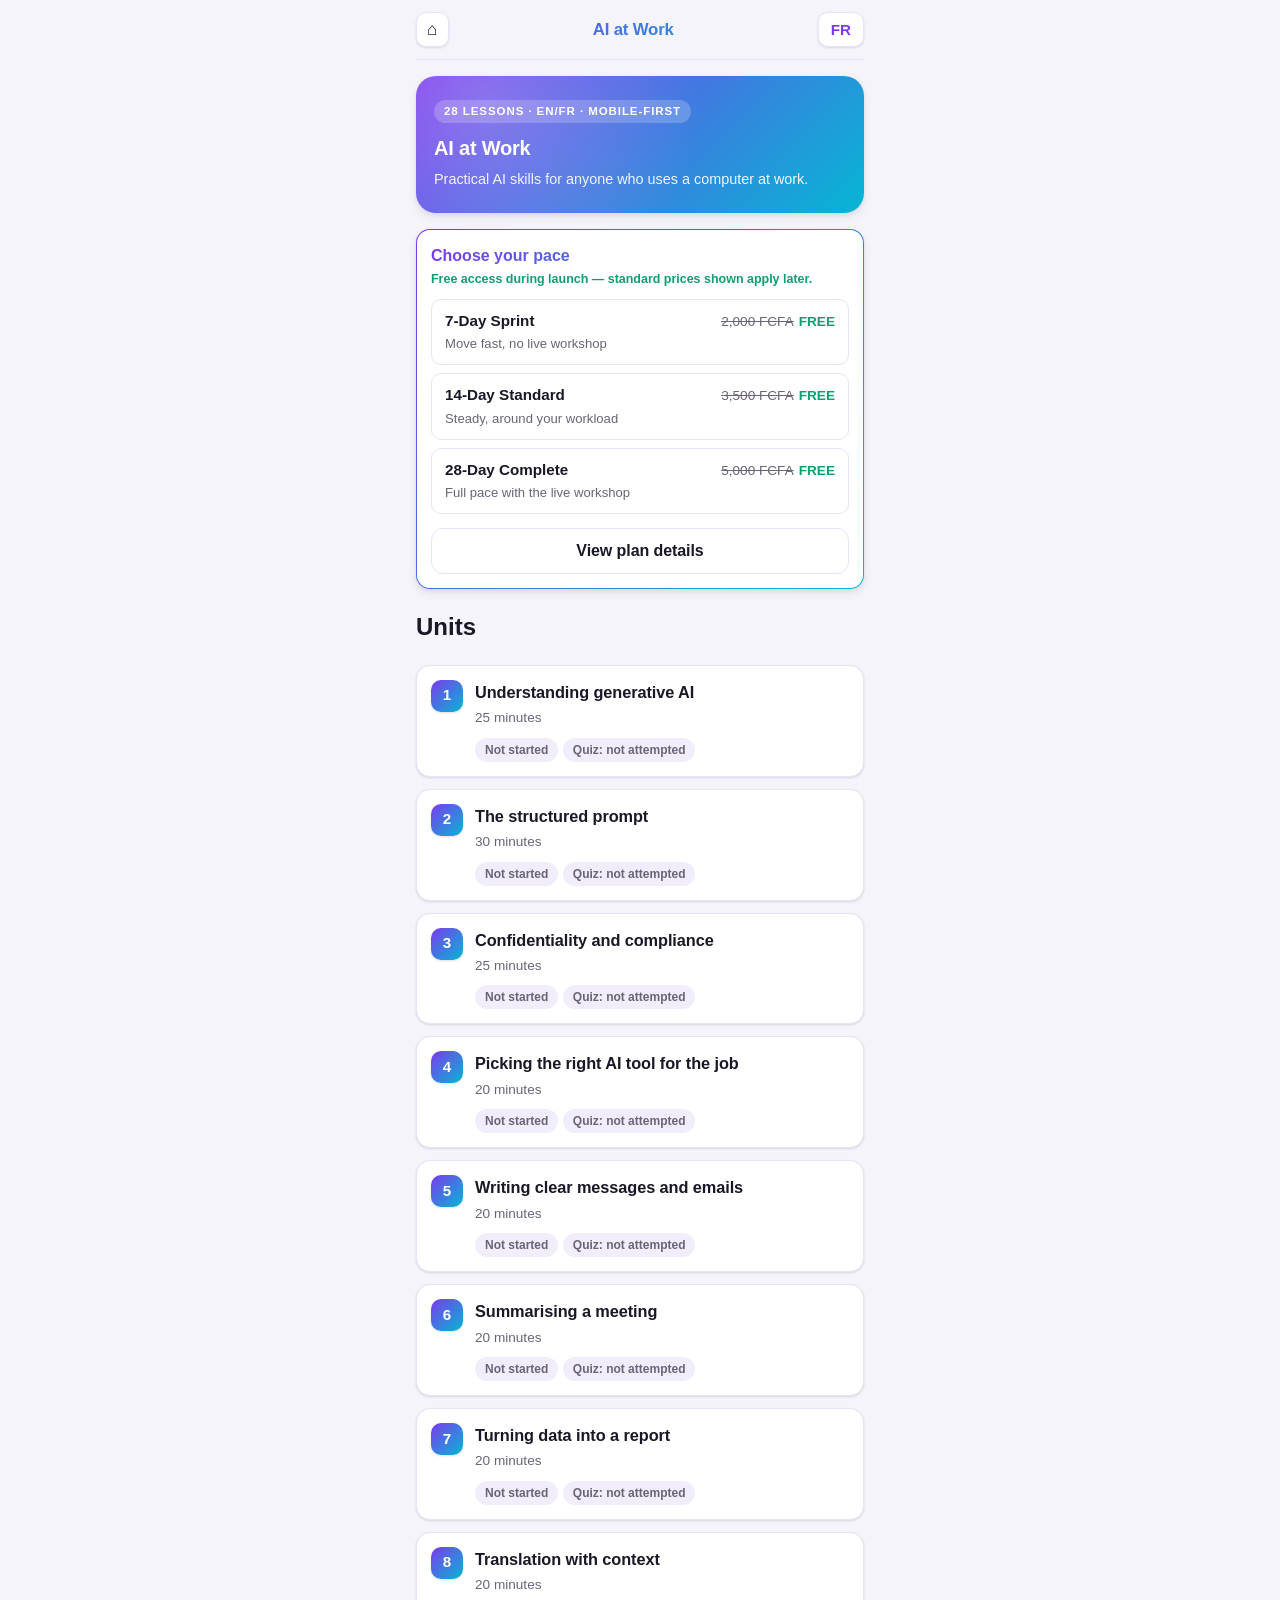
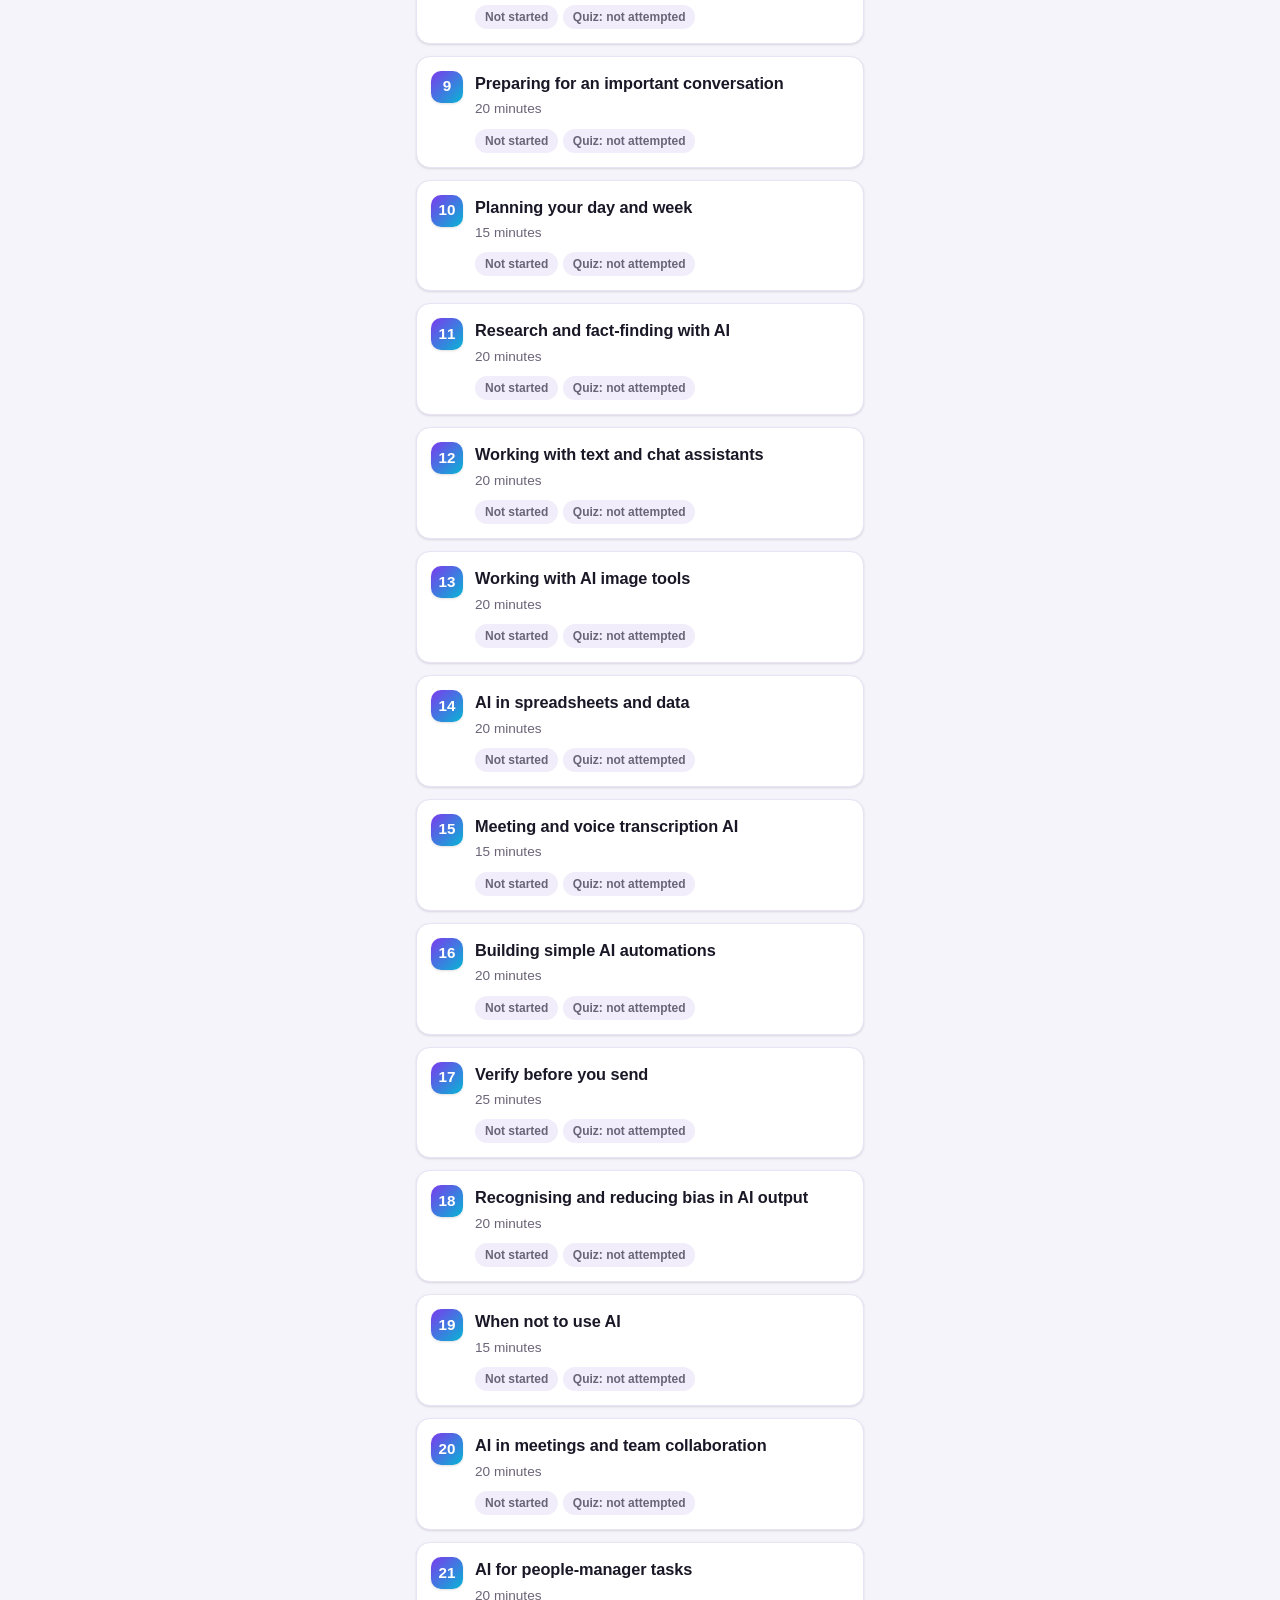
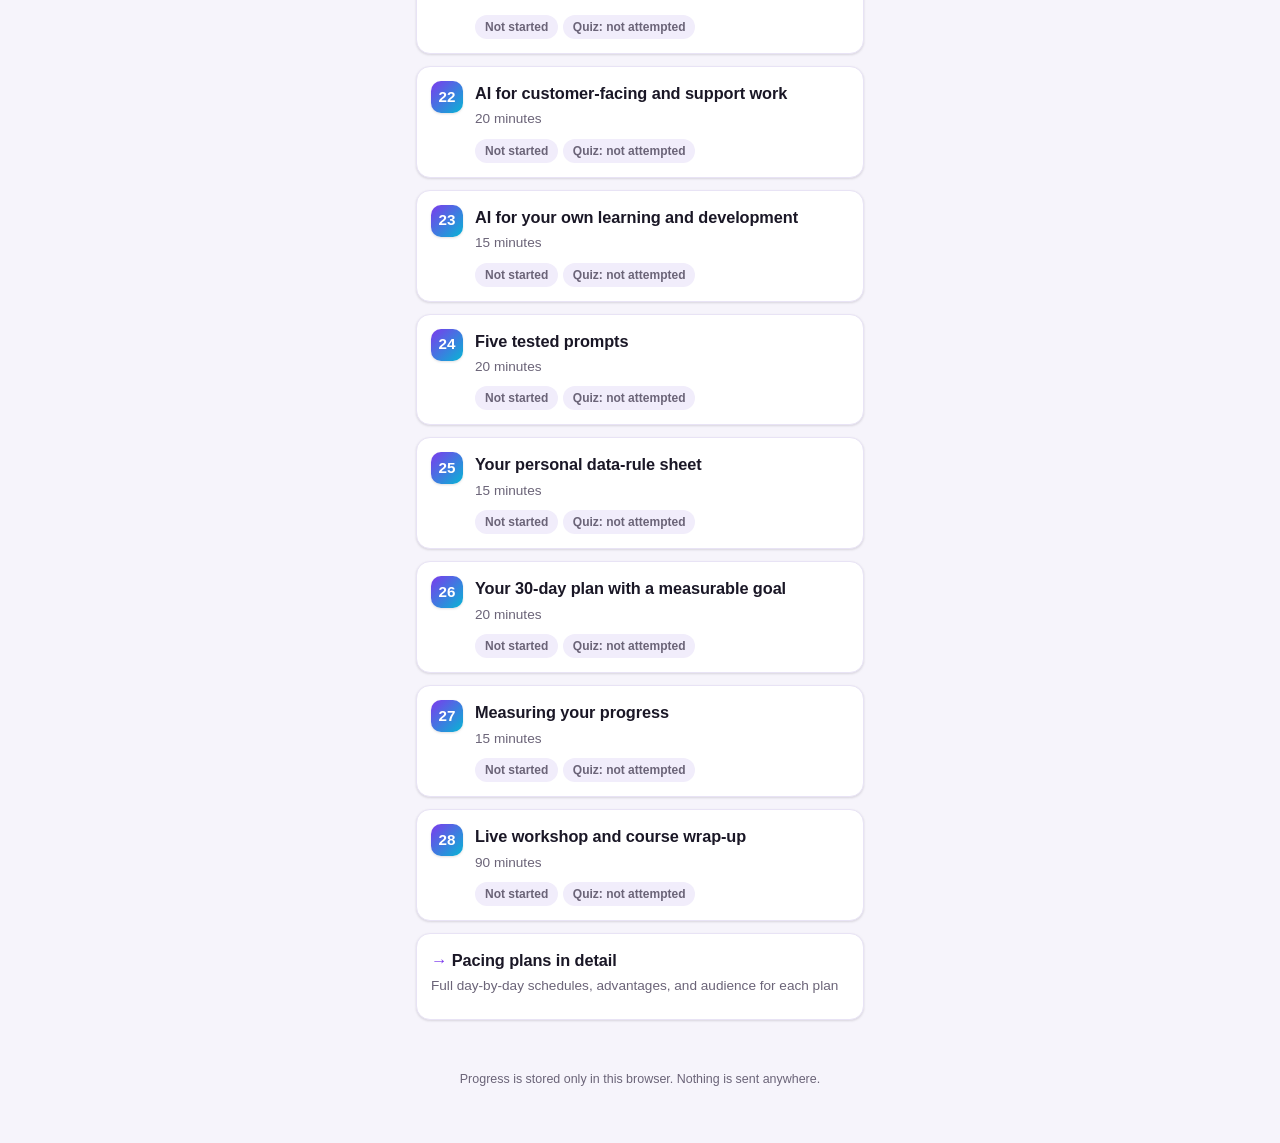
==== site/index.html @ 35cdc777 "Initial public site: AI at Work course (free during launch) Self-contained static deployment of the " ====
<!doctype html>
<html lang="en">
<head>
<meta charset="utf-8">
<meta name="viewport" content="width=device-width, initial-scale=1, viewport-fit=cover">
<title>AI at Work / L'IA au travail</title>
<link rel="stylesheet" href="style.css">
</head>
<body>
<header class="topbar">
  <button id="homeBtn" class="iconbtn" aria-label="Home" title="Home">⌂</button>
  <h1 id="siteTitle">AI at Work</h1>
  <button id="langToggle" class="langbtn" aria-label="Switch language">FR</button>
</header>

<main id="app" aria-live="polite"></main>

<footer class="footer">
  <p id="footerNote">Progress is stored only in this browser. Nothing is sent anywhere.</p>
</footer>

<script src="content-data.js" defer></script>
<script src="quiz-data.js" defer></script>
<script src="app.js" defer></script>
</body>
</html>
---- site/style.css ----
:root {
  --bg: #f6f4fb;
  --bg-sheen: #ffffff;
  --card-bg: #ffffff;
  --text: #1a1726;
  --muted: #6b6478;
  --accent: #7c3aed;
  --accent-2: #06b6d4;
  --accent-contrast: #ffffff;
  --border: #e8e3f5;
  --danger: #e0393a;
  --danger-bg: #fdeaea;
  --success: #0e9f6e;
  --success-bg: #e4f8f0;
  --warning: #c2790a;
  --shadow-sm: 0 1px 2px rgba(26, 23, 38, 0.06), 0 1px 3px rgba(26, 23, 38, 0.08);
  --shadow-md: 0 4px 10px rgba(26, 23, 38, 0.08), 0 2px 4px rgba(26, 23, 38, 0.06);
  --gradient: linear-gradient(135deg, var(--accent) 0%, var(--accent-2) 100%);
  color-scheme: light;
}

* { box-sizing: border-box; }

html, body {
  margin: 0;
  padding: 0;
  background: var(--bg);
  color: var(--text);
  font-family: -apple-system, BlinkMacSystemFont, "Segoe UI", Roboto, Arial, sans-serif;
  font-size: 16px;
  line-height: 1.5;
  -webkit-font-smoothing: antialiased;
}

body {
  max-width: 480px;
  margin: 0 auto;
  padding-inline: 16px;
  padding-bottom: calc(2rem + env(safe-area-inset-bottom, 0px));
  min-height: 100vh;
}

.topbar {
  position: sticky;
  top: env(safe-area-inset-top, 0px);
  background: color-mix(in srgb, var(--bg) 88%, transparent);
  backdrop-filter: blur(8px);
  -webkit-backdrop-filter: blur(8px);
  display: flex;
  align-items: center;
  justify-content: space-between;
  gap: 8px;
  padding-block: 12px;
  border-bottom: 1px solid var(--border);
  z-index: 10;
}

.topbar h1 {
  font-size: 1.05rem;
  font-weight: 700;
  letter-spacing: -0.01em;
  margin: 0;
  flex: 1;
  text-align: center;
  background: var(--gradient);
  -webkit-background-clip: text;
  background-clip: text;
  color: transparent;
}

.iconbtn, .langbtn {
  background: var(--card-bg);
  border: 1px solid var(--border);
  border-radius: 10px;
  padding: 8px 12px;
  font-size: 0.95rem;
  color: var(--text);
  cursor: pointer;
  box-shadow: var(--shadow-sm);
  transition: transform 0.12s ease, box-shadow 0.12s ease;
}
.iconbtn:active, .langbtn:active { transform: scale(0.94); }

.iconbtn { font-size: 1.1rem; padding: 6px 10px; }

.langbtn { font-weight: 700; min-width: 44px; color: var(--accent); }

main { padding-block: 16px; }

/* ---------- hero (home screen) ---------- */

.hero {
  position: relative;
  border-radius: 20px;
  padding: 22px 18px;
  margin-bottom: 16px;
  background:
    radial-gradient(circle at 15% 20%, rgba(255, 255, 255, 0.22), transparent 55%),
    var(--gradient);
  color: #ffffff;
  box-shadow: var(--shadow-md);
  overflow: hidden;
}
.hero-eyebrow {
  display: inline-block;
  font-size: 0.72rem;
  font-weight: 700;
  letter-spacing: 0.08em;
  text-transform: uppercase;
  background: rgba(255, 255, 255, 0.2);
  padding: 3px 10px;
  border-radius: 999px;
  margin-bottom: 10px;
}
.hero h2 { margin: 0 0 6px; font-size: 1.25rem; font-weight: 800; letter-spacing: -0.01em; }
.hero p { margin: 0; font-size: 0.9rem; opacity: 0.92; }

/* ---------- cards ---------- */

.card {
  background: var(--card-bg);
  border: 1px solid var(--border);
  border-radius: 14px;
  padding: 14px;
  margin-bottom: 12px;
  box-shadow: var(--shadow-sm);
}

.unit-card {
  display: block;
  width: 100%;
  text-align: left;
  background: var(--card-bg);
  border: 1px solid var(--border);
  border-radius: 14px;
  padding: 14px;
  margin-bottom: 12px;
  cursor: pointer;
  font: inherit;
  color: inherit;
  box-shadow: var(--shadow-sm);
  transition: transform 0.12s ease, box-shadow 0.12s ease, border-color 0.12s ease;
}

.unit-card:active { transform: scale(0.98); box-shadow: var(--shadow-sm); }

.unit-card-row { display: flex; align-items: flex-start; gap: 12px; }
.unit-card-text { flex: 1; min-width: 0; }

.step-badge {
  flex: none;
  width: 32px;
  height: 32px;
  border-radius: 10px;
  background: var(--gradient);
  color: #fff;
  display: flex;
  align-items: center;
  justify-content: center;
  font-weight: 800;
  font-size: 0.95rem;
  box-shadow: var(--shadow-sm);
}

.unit-card h3 { margin: 0 0 4px; font-size: 1.02rem; font-weight: 700; letter-spacing: -0.005em; }

.unit-meta { color: var(--muted); font-size: 0.85rem; margin: 0 0 8px; }

.info-card h3::before { content: "\2192  "; color: var(--accent); }

/* ---------- pace picker (top of home screen) ---------- */

.pace-top {
  border: 1px solid transparent;
  background:
    linear-gradient(var(--card-bg), var(--card-bg)) padding-box,
    var(--gradient) border-box;
  border-radius: 14px;
  padding: 14px;
  margin-bottom: 16px;
  box-shadow: var(--shadow-md);
}
.pace-top-label {
  margin: 0 0 2px;
  font-weight: 800;
  font-size: 1rem;
  background: var(--gradient);
  -webkit-background-clip: text;
  background-clip: text;
  color: transparent;
}
.free-banner-line { margin: 0 0 10px; font-size: 0.78rem; font-weight: 600; color: var(--success); }
.pace-row { display: flex; flex-direction: column; gap: 8px; margin-bottom: 4px; }
.pace-card {
  display: flex;
  flex-direction: column;
  align-items: flex-start;
  gap: 2px;
  width: 100%;
  text-align: left;
  background: var(--card-bg);
  border: 1.5px solid var(--border);
  border-radius: 10px;
  padding: 10px 13px;
  cursor: pointer;
  font: inherit;
  color: var(--text);
  transition: border-color 0.12s ease, background 0.12s ease;
}
.pace-card strong { font-size: 0.95rem; }
.pace-card-row { display: flex; align-items: baseline; justify-content: space-between; width: 100%; gap: 8px; }
.pace-card-price { font-size: 0.85rem; white-space: nowrap; }
.pace-card-price .price-was { text-decoration: line-through; color: var(--muted); font-weight: 500; margin-right: 5px; }
.pace-card-price .price-free { color: var(--success); font-weight: 800; }
.pace-card-desc { font-size: 0.82rem; color: var(--muted); }
.pace-card.selected { border-color: var(--accent); border-width: 2px; background: #f1edfb; }
.pace-card.selected strong::after { content: "  \2713"; color: var(--accent); }

.small-note { font-size: 0.85rem; color: var(--muted); font-weight: 400 !important; }

.text-input {
  display: block;
  width: 100%;
  padding: 11px 13px;
  margin-bottom: 10px;
  border: 1px solid var(--border);
  border-radius: 10px;
  background: var(--card-bg);
  color: var(--text);
  font: inherit;
}
.text-input:focus { outline: 2px solid var(--accent); outline-offset: 1px; }

.badge {
  display: inline-block;
  font-size: 0.75rem;
  font-weight: 600;
  padding: 3px 10px;
  border-radius: 999px;
  background: #f1edfb;
  color: var(--muted);
}

.badge.done { background: var(--success-bg); color: var(--success); }
.badge.pass { background: var(--success-bg); color: var(--success); }
.badge.pass::before { content: "\2713 "; }
.badge.fail { background: var(--danger-bg); color: var(--danger); }

/* ---------- buttons ---------- */

.btn {
  display: inline-block;
  background: var(--gradient);
  color: var(--accent-contrast);
  border: none;
  border-radius: 12px;
  padding: 13px 16px;
  font-size: 1rem;
  font-weight: 700;
  letter-spacing: -0.005em;
  cursor: pointer;
  width: 100%;
  margin-top: 10px;
  box-shadow: var(--shadow-sm);
  transition: transform 0.12s ease, box-shadow 0.12s ease;
}
.btn:active { transform: scale(0.97); }

.btn.secondary {
  background: var(--card-bg);
  color: var(--text);
  border: 1px solid var(--border);
  box-shadow: none;
}

.btn-row { display: flex; gap: 8px; margin-top: 10px; }
.btn-row .btn { margin-top: 0; }

.screen-block :is(h1,h2,h3,h4) { margin-top: 0; letter-spacing: -0.01em; }
.screen-block h2, .screen-block h3 { color: var(--accent); }
.screen-block p { margin: 0 0 10px; }
.screen-block ul, .screen-block ol { margin: 0 0 10px; padding-left: 1.2rem; }
.screen-block blockquote {
  margin: 0 0 10px;
  padding: 10px 12px;
  border-left: 3px solid var(--accent);
  background: #f1edfb;
  border-radius: 0 10px 10px 0;
  font-size: 0.95rem;
}
.screen-block table { border-collapse: collapse; width: 100%; font-size: 0.9rem; margin-bottom: 10px; }
.screen-block th { background: #f1edfb; }
.screen-block th, .screen-block td { border: 1px solid var(--border); padding: 6px 8px; text-align: left; }
.screen-block hr { border: none; border-top: 1px solid var(--border); margin: 10px 0; }

.progress-line { font-size: 0.8rem; font-weight: 600; color: var(--muted); margin-bottom: 10px; text-align: center; text-transform: uppercase; letter-spacing: 0.04em; }

.quiz-q { margin-bottom: 16px; }
.quiz-q p.question { font-weight: 700; margin-bottom: 8px; }
.option {
  display: block;
  width: 100%;
  text-align: left;
  background: var(--card-bg);
  border: 1.5px solid var(--border);
  border-radius: 10px;
  padding: 11px 13px;
  margin-bottom: 8px;
  cursor: pointer;
  font: inherit;
  color: inherit;
  transition: border-color 0.12s ease, background 0.12s ease;
}
.option.selected { border-color: var(--accent); background: #f1edfb; }
.option.correct { border-color: var(--success); background: var(--success-bg); }
.option.correct::after { content: "  \2713"; color: var(--success); font-weight: 800; }
.option.incorrect { border-color: var(--danger); background: var(--danger-bg); }
.option.incorrect::after { content: "  \2715"; color: var(--danger); font-weight: 800; }
.option[disabled] { cursor: default; }

.explanation {
  font-size: 0.88rem;
  color: var(--muted);
  background: #f1edfb;
  border-radius: 10px;
  padding: 9px 11px;
  margin-top: 4px;
}

.result-banner {
  text-align: center;
  padding: 16px;
  border-radius: 14px;
  margin-bottom: 14px;
  font-weight: 800;
  font-size: 1.05rem;
  box-shadow: var(--shadow-sm);
}
.result-banner.pass { background: var(--success-bg); color: var(--success); }
.result-banner.fail { background: var(--danger-bg); color: var(--danger); }

.footer {
  text-align: center;
  color: var(--muted);
  font-size: 0.78rem;
  padding-block: 10px;
}

@media (prefers-color-scheme: dark) {
  :root:not([data-theme="light"]) {
    --bg: #130f1c;
    --bg-sheen: #1c1730;
    --card-bg: #1c1730;
    --text: #f0ecf9;
    --muted: #a79fc0;
    --accent: #a780fb;
    --accent-2: #38d6ef;
    --accent-contrast: #140b24;
    --border: #312a47;
    --danger: #ff8784;
    --danger-bg: #2c1c20;
    --success: #3fd99b;
    --success-bg: #163229;
    --warning: #ecb866;
    --shadow-sm: 0 1px 2px rgba(0, 0, 0, 0.3);
    --shadow-md: 0 6px 16px rgba(0, 0, 0, 0.4);
  }
  :root:not([data-theme="light"]) .topbar h1 { -webkit-background-clip: text; background-clip: text; }
  :root:not([data-theme="light"]) .badge { background: #241c38; }
  :root:not([data-theme="light"]) .screen-block blockquote,
  :root:not([data-theme="light"]) .screen-block th,
  :root:not([data-theme="light"]) .option.selected,
  :root:not([data-theme="light"]) .pace-card.selected,
  :root:not([data-theme="light"]) .explanation { background: #241c38; }
  :root:not([data-theme="light"]) .hero { box-shadow: var(--shadow-md); }
}

[hidden] { display: none !important; }
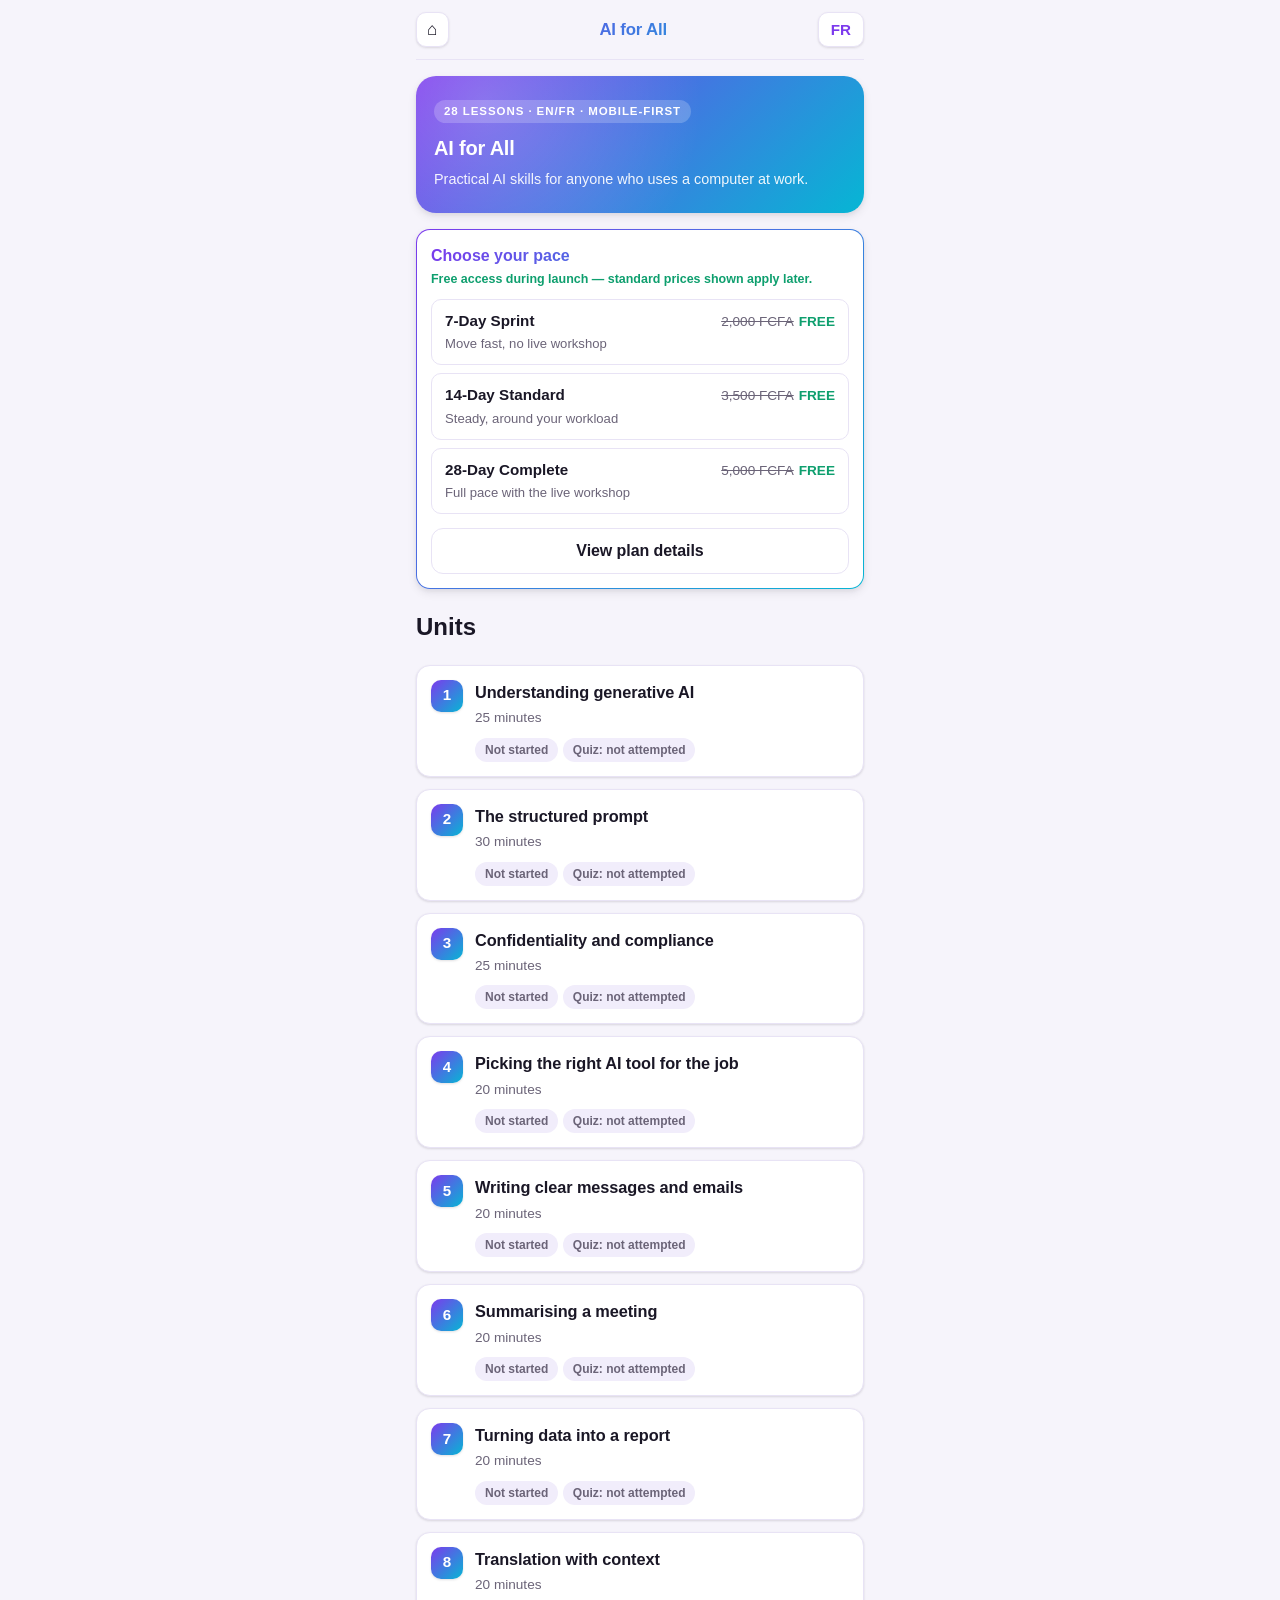
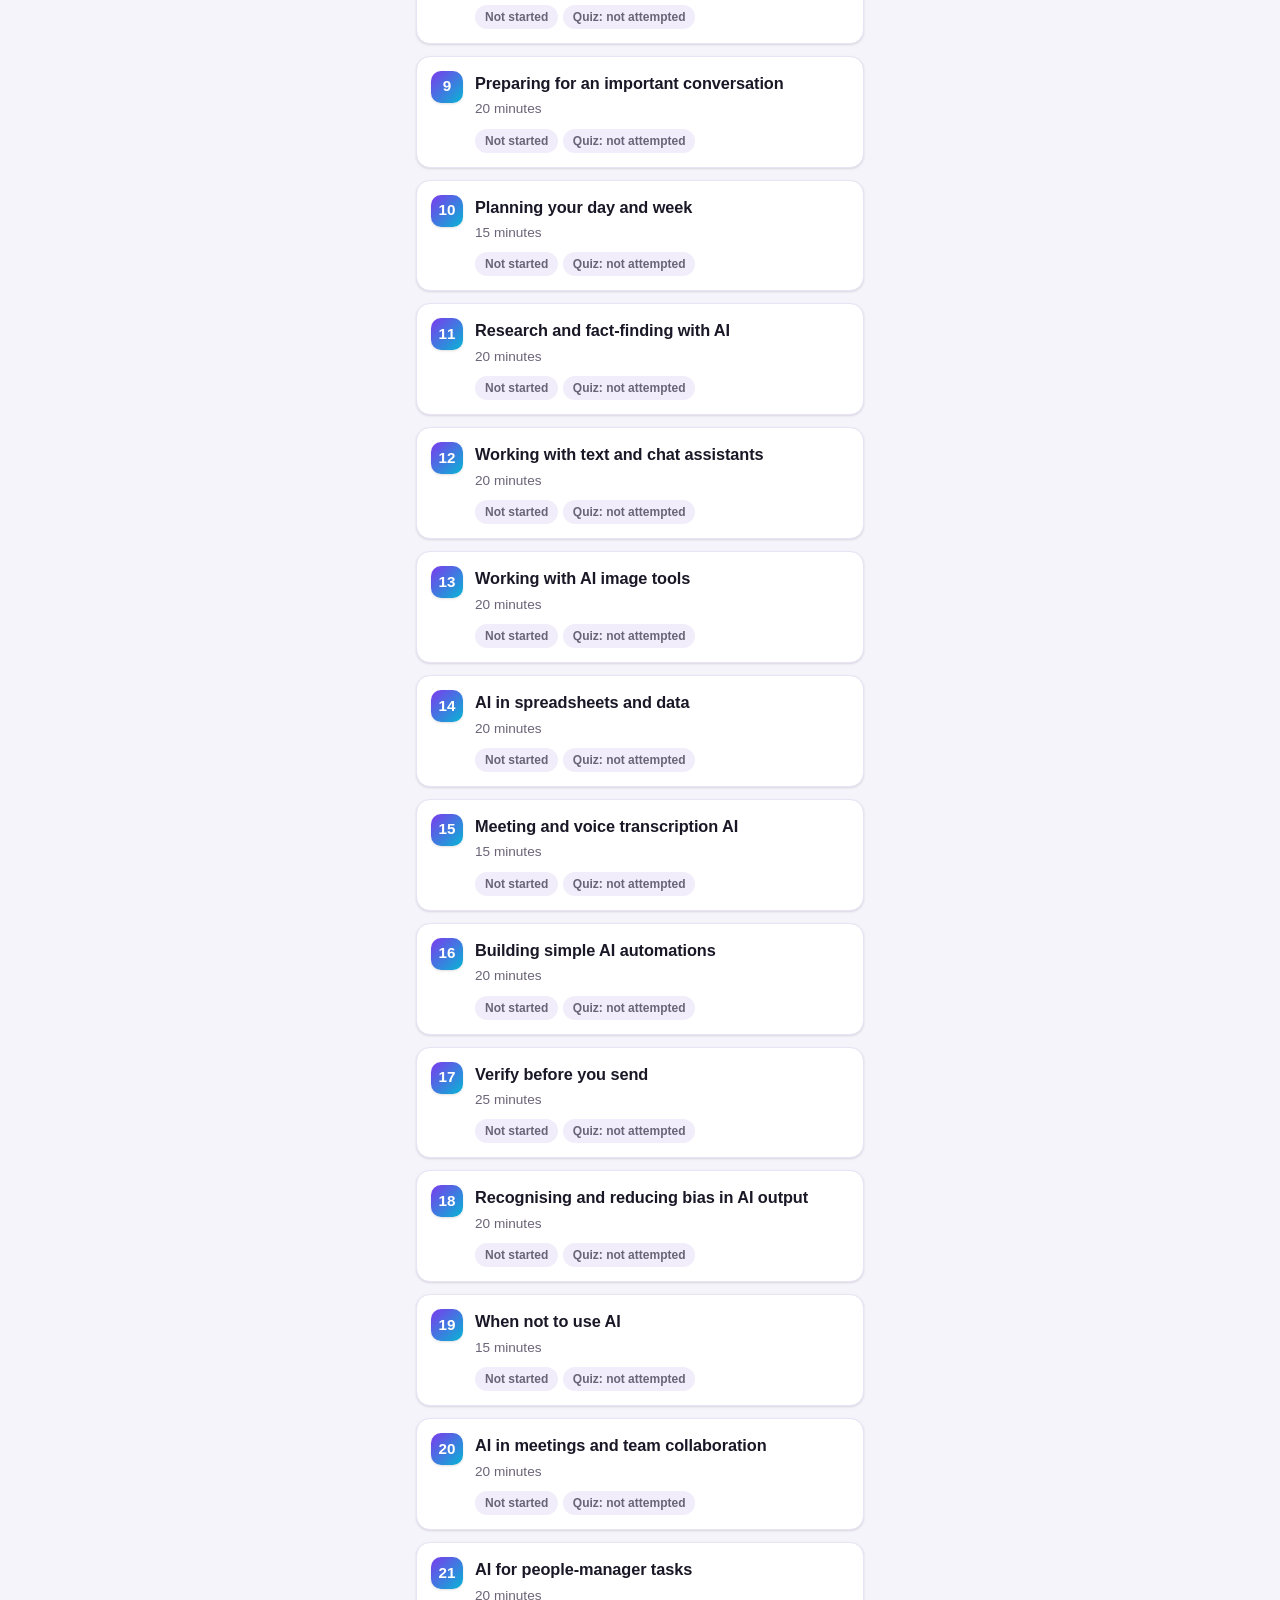
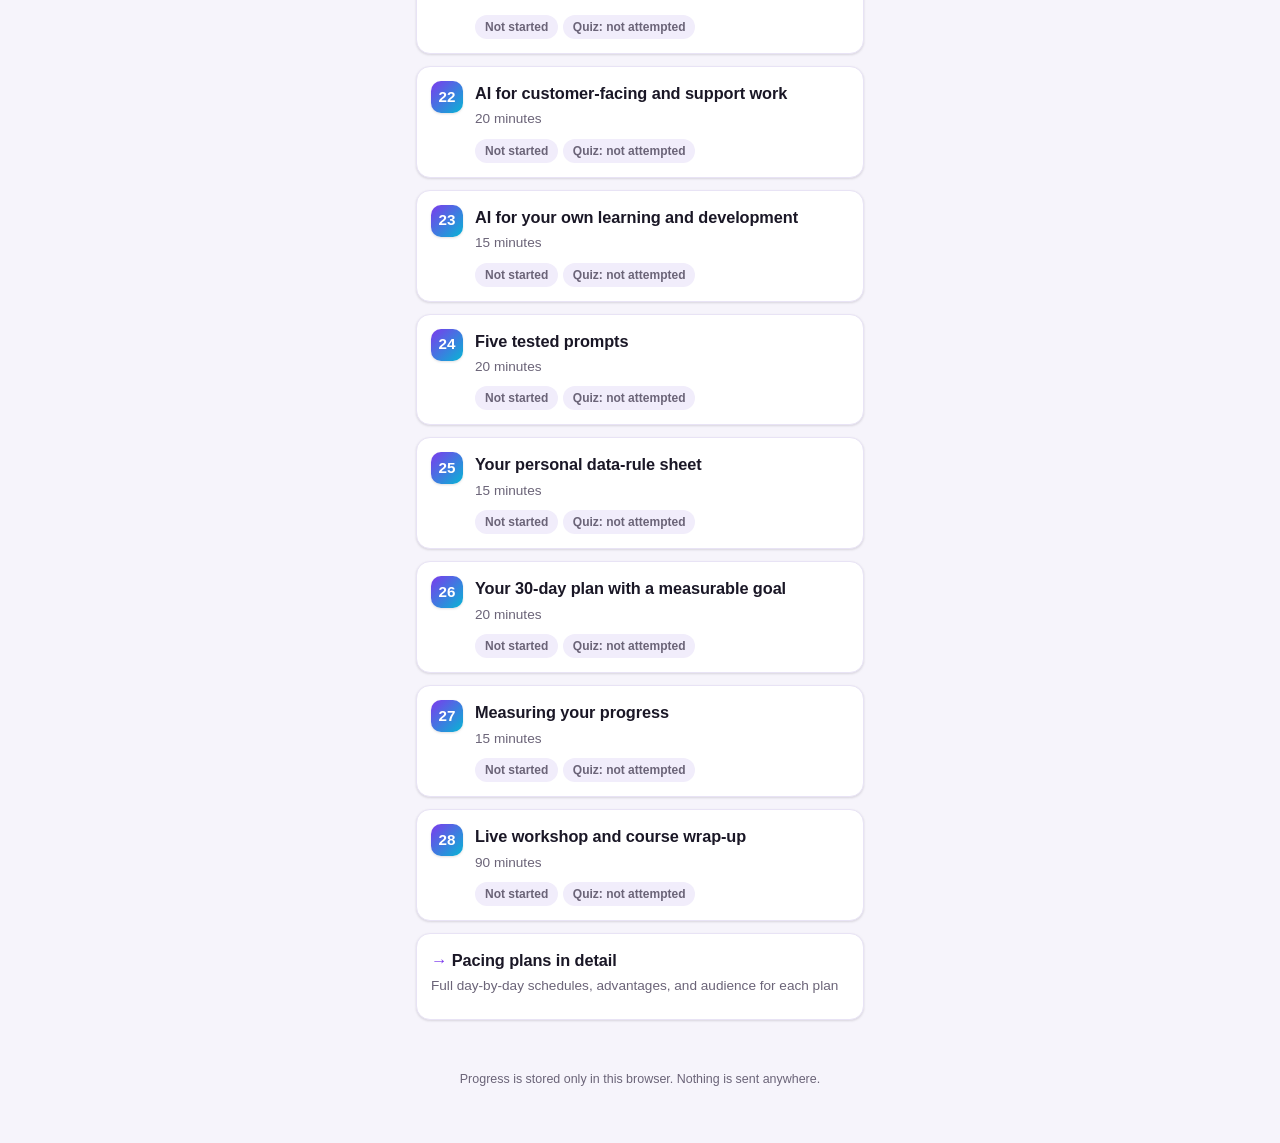
==== commit bac4b87a: "Rename title: AI at Work -> AI for All Co-Authored-By: Claude Sonnet 5 <noreply@anthropic.com>" ====
--- a/site/index.html
+++ b/site/index.html
@@ -3,13 +3,13 @@
 <head>
 <meta charset="utf-8">
 <meta name="viewport" content="width=device-width, initial-scale=1, viewport-fit=cover">
-<title>AI at Work / L'IA au travail</title>
+<title>AI for All / L'IA pour tous</title>
 <link rel="stylesheet" href="style.css">
 </head>
 <body>
 <header class="topbar">
   <button id="homeBtn" class="iconbtn" aria-label="Home" title="Home">⌂</button>
-  <h1 id="siteTitle">AI at Work</h1>
+  <h1 id="siteTitle">AI for All</h1>
   <button id="langToggle" class="langbtn" aria-label="Switch language">FR</button>
 </header>
 
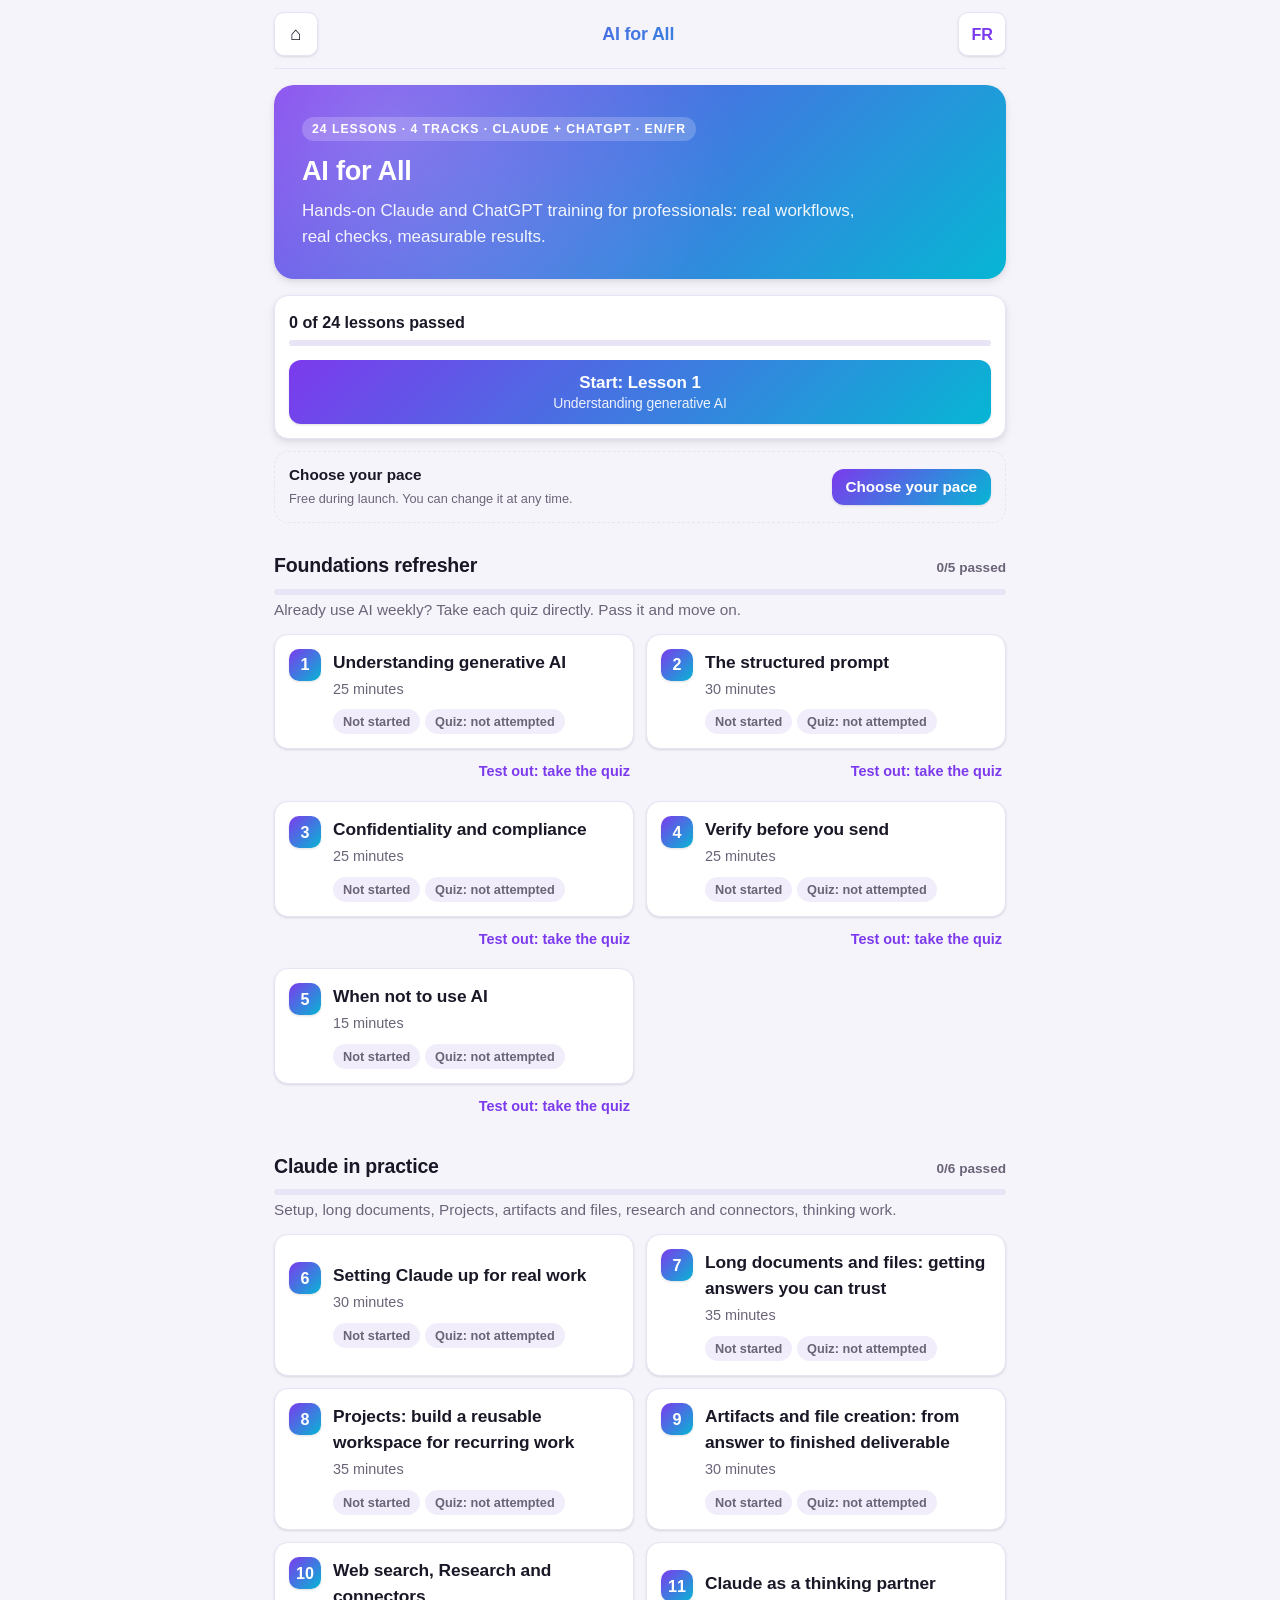
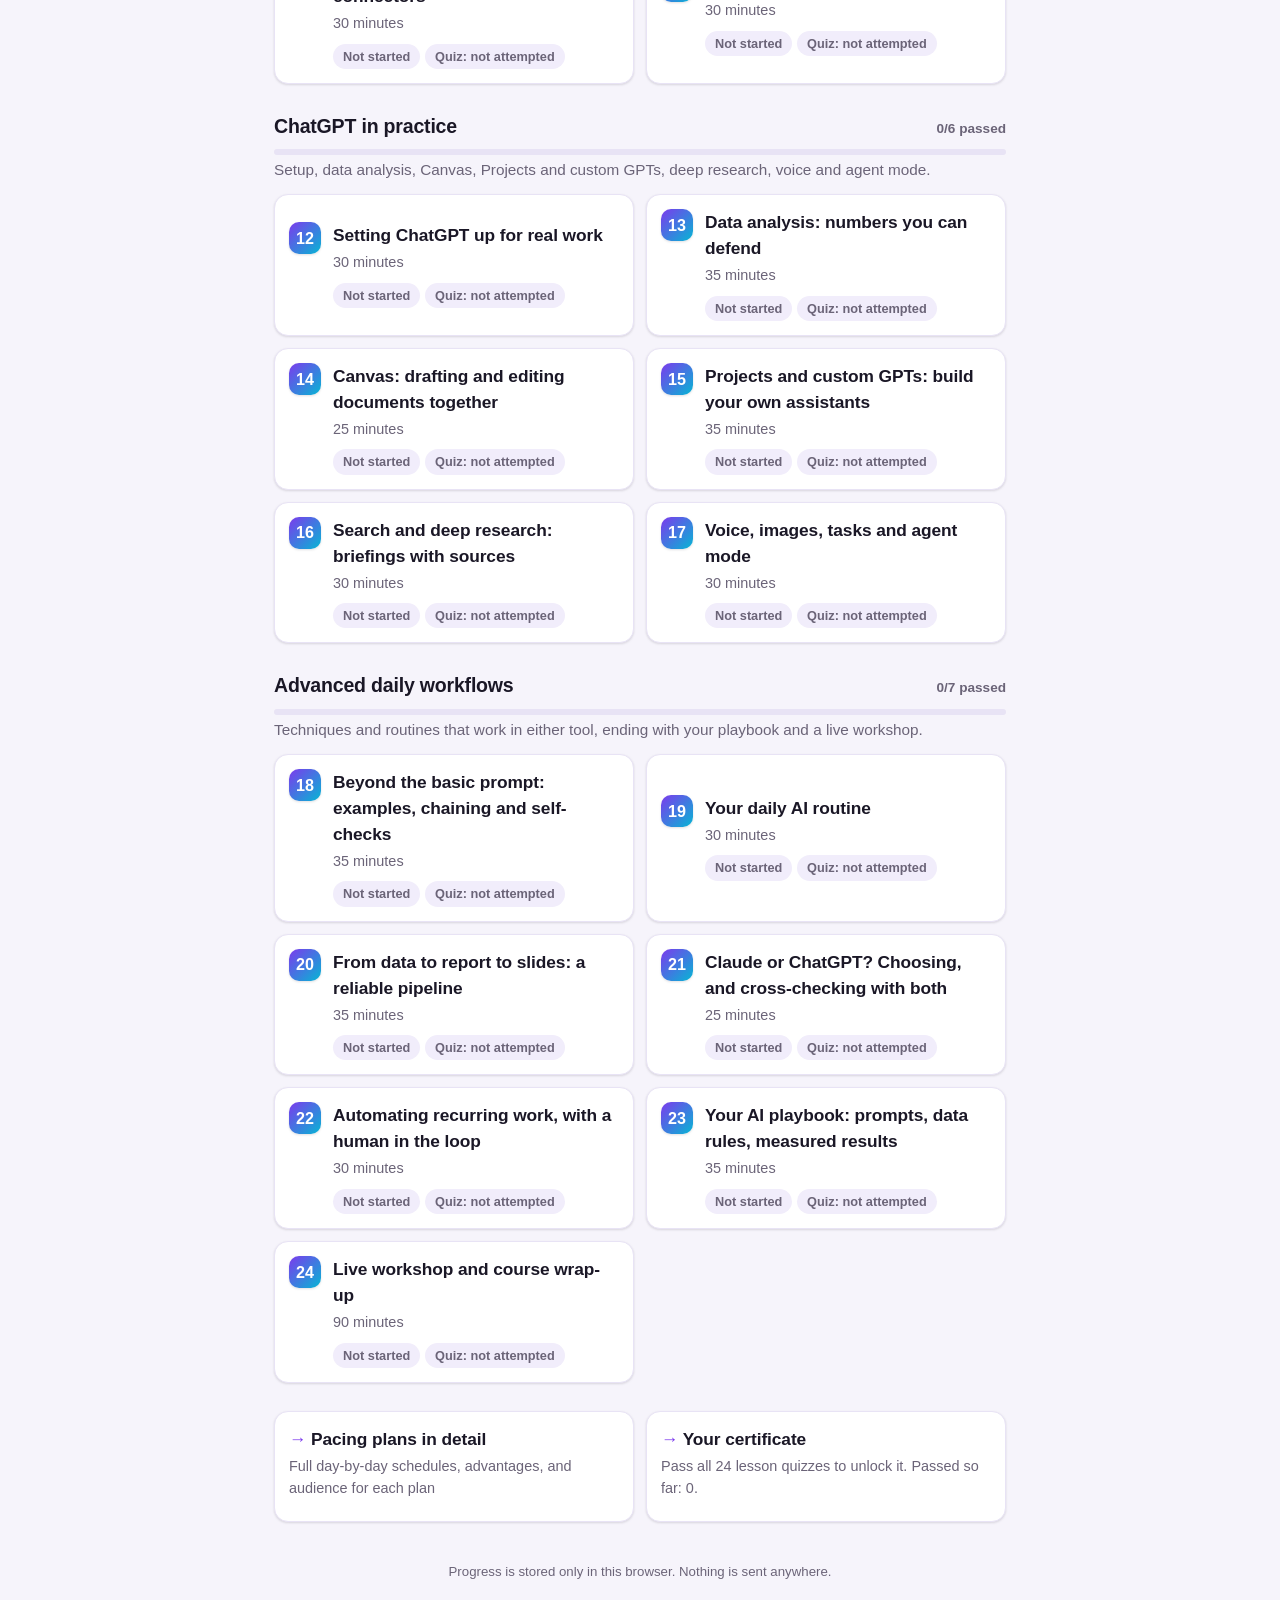
==== commit 46be1443: "Rebuild course as 24 lessons in 4 tracks, and harden the app Content - New Claude, ChatGPT and Advan" ====
--- a/site/index.html
+++ b/site/index.html
@@ -4,23 +4,35 @@
 <meta charset="utf-8">
 <meta name="viewport" content="width=device-width, initial-scale=1, viewport-fit=cover">
 <title>AI for All / L'IA pour tous</title>
-<link rel="stylesheet" href="style.css">
+<meta name="description" content="Hands-on Claude and ChatGPT training for professionals, in English and French. 24 lessons, free during launch.">
+<meta name="theme-color" content="#7c3aed">
+<link rel="icon" href="../favicon.svg" type="image/svg+xml">
+<meta property="og:type" content="website">
+<meta property="og:title" content="AI for All / L'IA pour tous — Claude and ChatGPT for professional work">
+<meta property="og:description" content="24 hands-on lessons in English and French: real workflows, real checks, measured results. Free during launch.">
+<meta property="og:url" content="https://bangkolo.github.io/ai-at-work-course/site/">
+<meta property="og:image" content="https://bangkolo.github.io/ai-at-work-course/og-image.png">
+<meta property="og:image:width" content="1200">
+<meta property="og:image:height" content="630">
+<meta name="twitter:card" content="summary_large_image">
+<link rel="stylesheet" href="style.css?v=2">
 </head>
 <body>
 <header class="topbar">
   <button id="homeBtn" class="iconbtn" aria-label="Home" title="Home">⌂</button>
   <h1 id="siteTitle">AI for All</h1>
-  <button id="langToggle" class="langbtn" aria-label="Switch language">FR</button>
+  <button id="langToggle" class="langbtn" aria-label="Switch language / Changer de langue">FR</button>
 </header>
 
-<main id="app" aria-live="polite"></main>
+<main id="app"></main>
 
 <footer class="footer">
   <p id="footerNote">Progress is stored only in this browser. Nothing is sent anywhere.</p>
 </footer>
 
-<script src="content-data.js" defer></script>
-<script src="quiz-data.js" defer></script>
-<script src="app.js" defer></script>
+<script src="content-data.js?v=2" defer></script>
+<script src="quiz-data.js?v=2" defer></script>
+<script src="tracks-data.js?v=2" defer></script>
+<script src="app.js?v=2" defer></script>
 </body>
 </html>
--- a/site/style.css
+++ b/site/style.css
@@ -16,6 +16,7 @@
   --shadow-sm: 0 1px 2px rgba(26, 23, 38, 0.06), 0 1px 3px rgba(26, 23, 38, 0.08);
   --shadow-md: 0 4px 10px rgba(26, 23, 38, 0.08), 0 2px 4px rgba(26, 23, 38, 0.06);
   --gradient: linear-gradient(135deg, var(--accent) 0%, var(--accent-2) 100%);
+  --soft: #f1edfb;
   color-scheme: light;
 }
 
@@ -82,6 +83,7 @@
 .iconbtn:active, .langbtn:active { transform: scale(0.94); }
 
 .iconbtn { font-size: 1.1rem; padding: 6px 10px; }
+.iconbtn, .langbtn { min-width: 44px; min-height: 44px; }
 
 .langbtn { font-weight: 700; min-width: 44px; color: var(--accent); }
 
@@ -243,7 +245,6 @@
 
 .badge.done { background: var(--success-bg); color: var(--success); }
 .badge.pass { background: var(--success-bg); color: var(--success); }
-.badge.pass::before { content: "\2713 "; }
 .badge.fail { background: var(--danger-bg); color: var(--danger); }
 
 /* ---------- buttons ---------- */
@@ -364,6 +365,7 @@
     --warning: #ecb866;
     --shadow-sm: 0 1px 2px rgba(0, 0, 0, 0.3);
     --shadow-md: 0 6px 16px rgba(0, 0, 0, 0.4);
+    --soft: #241c38;
   }
   :root:not([data-theme="light"]) .topbar h1 { -webkit-background-clip: text; background-clip: text; }
   :root:not([data-theme="light"]) .badge { background: #241c38; }
@@ -376,3 +378,171 @@
 }
 
 [hidden] { display: none !important; }
+
+/* ---------- learning tracks ---------- */
+
+.track { margin: 28px 0 8px; }
+.track-head { display: flex; align-items: baseline; justify-content: space-between; gap: 12px; }
+.track-head h2 { margin: 0; font-size: 1.15rem; font-weight: 800; letter-spacing: -0.01em; }
+.track-count { flex: none; color: var(--muted); font-size: 0.8rem; font-weight: 600; }
+.track-desc { color: var(--muted); font-size: 0.9rem; margin: 4px 0 12px; }
+
+.unit-wrap { margin-bottom: 12px; }
+.unit-wrap .unit-card { margin-bottom: 0; }
+
+.testout-link {
+  display: block;
+  margin: 6px 0 0 auto;
+  padding: 6px 4px;
+  background: none;
+  border: none;
+  color: var(--accent);
+  font: inherit;
+  font-size: 0.85rem;
+  font-weight: 600;
+  cursor: pointer;
+}
+.testout-link:hover { text-decoration: underline; }
+
+/* ---------- accessibility helpers ---------- */
+
+.sr-title {
+  position: absolute;
+  width: 1px;
+  height: 1px;
+  overflow: hidden;
+  clip: rect(0 0 0 0);
+  white-space: nowrap;
+}
+:focus { outline: none; }
+:focus-visible { outline: 3px solid var(--accent); outline-offset: 2px; border-radius: 10px; }
+[tabindex="-1"]:focus-visible { outline: none; }
+
+/* ---------- progress ---------- */
+
+.progress-bar {
+  height: 6px;
+  border-radius: 999px;
+  background: var(--border);
+  overflow: hidden;
+  margin: 6px 0 10px;
+}
+.progress-bar span { display: block; height: 100%; background: var(--gradient); border-radius: inherit; transition: width 0.3s ease; }
+
+.continue-card {
+  background: var(--card-bg);
+  border: 1px solid var(--border);
+  border-radius: 14px;
+  padding: 14px;
+  margin-bottom: 12px;
+  box-shadow: var(--shadow-md);
+}
+.continue-progress { margin: 0; font-weight: 700; font-size: 0.95rem; }
+.continue-card .btn { margin-top: 4px; }
+.btn-sub { display: block; font-size: 0.82rem; font-weight: 500; opacity: 0.9; margin-top: 2px; }
+.btn.small { width: auto; flex: none; margin: 0; padding: 9px 14px; font-size: 0.9rem; }
+
+.pace-line {
+  display: flex;
+  align-items: center;
+  justify-content: space-between;
+  gap: 12px;
+  padding: 12px 14px;
+  border: 1px dashed var(--border);
+  border-radius: 14px;
+  font-size: 0.9rem;
+}
+.pace-line small { color: var(--muted); }
+.link-btn {
+  flex: none;
+  background: none;
+  border: none;
+  color: var(--accent);
+  font: inherit;
+  font-weight: 700;
+  min-height: 44px;
+  padding: 0 4px;
+  cursor: pointer;
+}
+
+.step-badge.done { background: var(--success); }
+.track .progress-bar { margin: 8px 0 4px; }
+.extra-cards { margin-top: 28px; }
+.cert-card.unlocked { border-color: var(--success); }
+
+/* ---------- lesson content ---------- */
+
+.prompt-card { position: relative; margin: 0 0 10px; }
+.screen-block .prompt-card blockquote { margin: 0; padding-bottom: 40px; }
+.copy-btn {
+  position: absolute;
+  right: 8px;
+  bottom: 8px;
+  min-height: 32px;
+  padding: 4px 12px;
+  border-radius: 8px;
+  border: 1px solid var(--border);
+  background: var(--card-bg);
+  color: var(--accent);
+  font: inherit;
+  font-size: 0.82rem;
+  font-weight: 700;
+  cursor: pointer;
+}
+.copy-btn.ok { color: var(--success); border-color: var(--success); }
+
+.table-wrap { overflow-x: auto; margin-bottom: 10px; }
+.screen-block .table-wrap table { margin-bottom: 0; }
+
+/* ---------- quiz feedback ---------- */
+
+.q-verdict { margin: 0 0 4px; font-size: 0.85rem; font-weight: 700; }
+.q-verdict.pass { color: var(--success); }
+.q-verdict.fail { color: var(--danger); }
+.fail-hint { margin-top: -4px; }
+
+/* ---------- certificate ---------- */
+
+.certificate {
+  text-align: center;
+  background: var(--card-bg);
+  border: 2px solid transparent;
+  background:
+    linear-gradient(var(--card-bg), var(--card-bg)) padding-box,
+    var(--gradient) border-box;
+  border-radius: 16px;
+  padding: 28px 20px;
+  margin: 8px 0 12px;
+  box-shadow: var(--shadow-md);
+}
+.certificate h2 { margin: 4px 0 14px; font-size: 1.4rem; }
+.cert-kicker { margin: 0; font-size: 0.75rem; font-weight: 700; letter-spacing: 0.08em; text-transform: uppercase; color: var(--accent); }
+.cert-name { font-size: 1.5rem; font-weight: 800; border-bottom: 1px solid var(--border); padding-bottom: 6px; margin: 6px auto 12px; max-width: 90%; }
+.cert-course { font-weight: 700; }
+.cert-date { color: var(--muted); }
+.cert-fine { font-size: 0.72rem; color: var(--muted); margin: 18px 0 0; }
+
+@media print {
+  .topbar, .footer, .no-print { display: none !important; }
+  html, body { background: #fff; color: #000; max-width: none; }
+  .certificate { box-shadow: none; border: 2px solid #7c3aed; background: #fff; margin: 30mm auto 0; max-width: 170mm; padding: 20mm 14mm; }
+  .cert-fine, .cert-date { color: #444; }
+}
+
+/* ---------- larger screens ---------- */
+
+@media (min-width: 820px) {
+  html, body { font-size: 17px; }
+  body { max-width: 780px; padding-inline: 24px; }
+  .hero { padding: 30px 28px; }
+  .hero h2 { font-size: 1.6rem; }
+  .hero p { font-size: 1rem; max-width: 60ch; }
+  .track-list { display: grid; grid-template-columns: 1fr 1fr; gap: 12px; }
+  .track-list .unit-wrap { margin-bottom: 0; display: flex; flex-direction: column; }
+  .track-list .unit-card { flex: 1; }
+  .extra-cards { display: grid; grid-template-columns: 1fr 1fr; gap: 12px; }
+  .extra-cards .unit-card { margin-bottom: 0; }
+  .screen-block { font-size: 1.05rem; line-height: 1.6; }
+  .btn-row .btn, #backHomeBtn { max-width: none; }
+  .unit-card:hover, .pace-card:hover, .option:not([disabled]):hover { border-color: var(--accent); }
+}
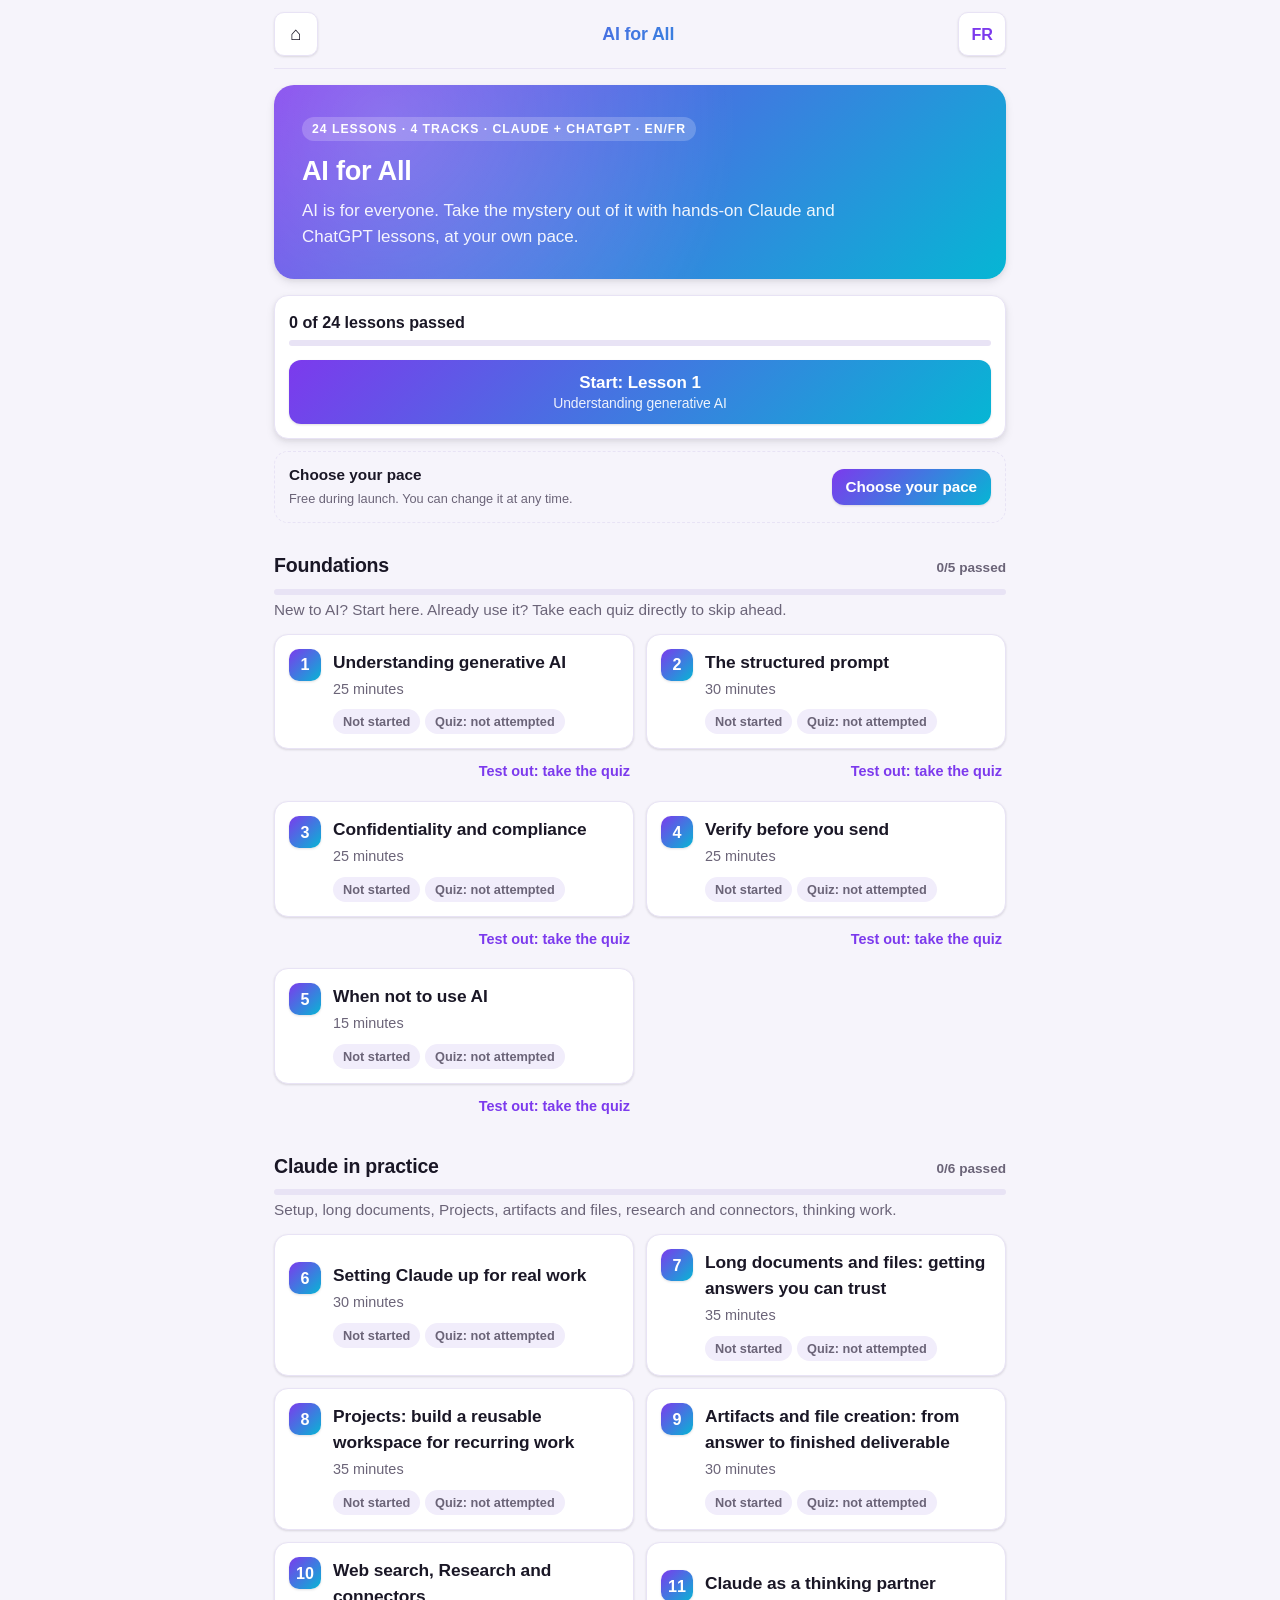
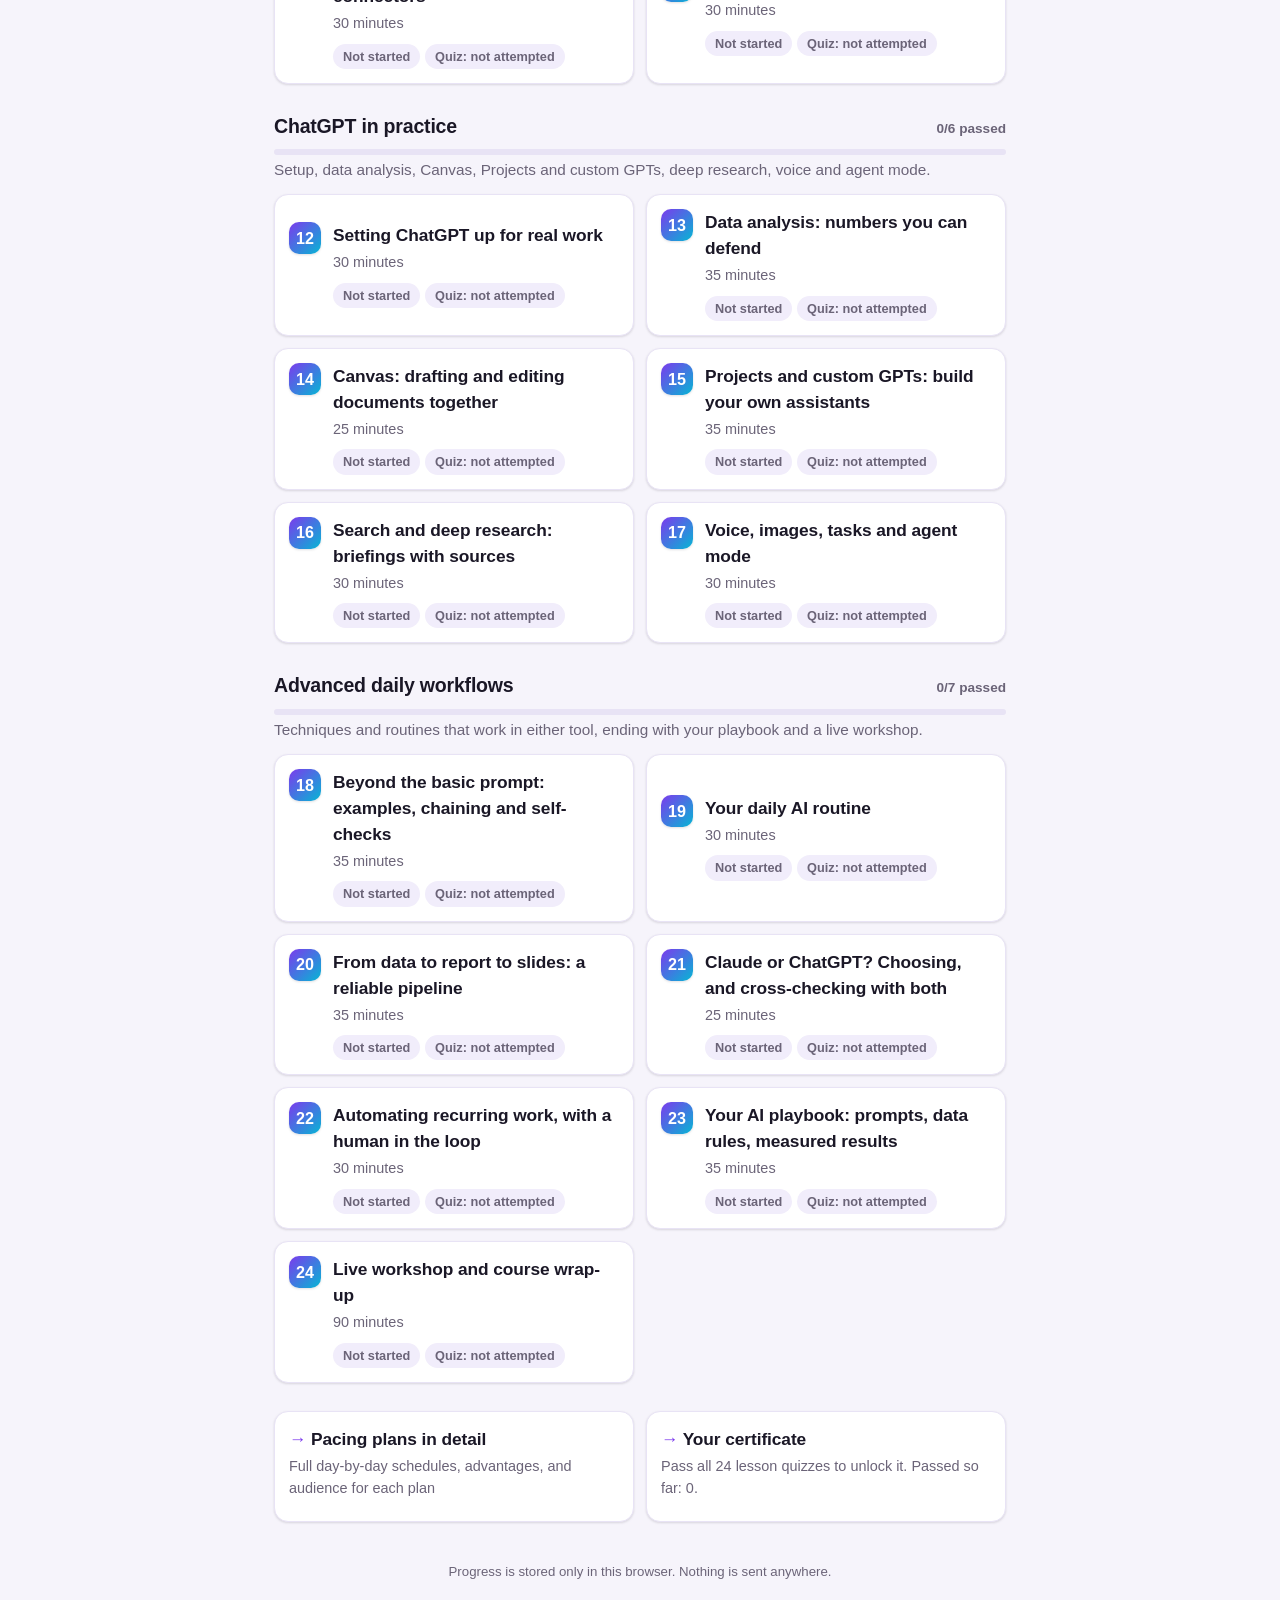
==== commit d2bba363: "Reposition as AI for All: AI is for everyone, not only for work New headline and taglines (EN/FR), F" ====
--- a/site/index.html
+++ b/site/index.html
@@ -4,18 +4,18 @@
 <meta charset="utf-8">
 <meta name="viewport" content="width=device-width, initial-scale=1, viewport-fit=cover">
 <title>AI for All / L'IA pour tous</title>
-<meta name="description" content="Hands-on Claude and ChatGPT training for professionals, in English and French. 24 lessons, free during launch.">
+<meta name="description" content="A friendly, hands-on course that takes the mystery out of AI, for everyone. Learn to use Claude and ChatGPT with confidence, in English and French. Free during launch.">
 <meta name="theme-color" content="#7c3aed">
 <link rel="icon" href="../favicon.svg" type="image/svg+xml">
 <meta property="og:type" content="website">
-<meta property="og:title" content="AI for All / L'IA pour tous — Claude and ChatGPT for professional work">
-<meta property="og:description" content="24 hands-on lessons in English and French: real workflows, real checks, measured results. Free during launch.">
+<meta property="og:title" content="AI for All / L'IA pour tous — AI is for everyone">
+<meta property="og:description" content="The time to run away from AI is over. 24 hands-on lessons in English and French that take the mystery out of AI. Free during launch.">
 <meta property="og:url" content="https://bangkolo.github.io/ai-at-work-course/site/">
 <meta property="og:image" content="https://bangkolo.github.io/ai-at-work-course/og-image.png">
 <meta property="og:image:width" content="1200">
 <meta property="og:image:height" content="630">
 <meta name="twitter:card" content="summary_large_image">
-<link rel="stylesheet" href="style.css?v=2">
+<link rel="stylesheet" href="style.css?v=3">
 </head>
 <body>
 <header class="topbar">
@@ -30,9 +30,9 @@
   <p id="footerNote">Progress is stored only in this browser. Nothing is sent anywhere.</p>
 </footer>
 
-<script src="content-data.js?v=2" defer></script>
-<script src="quiz-data.js?v=2" defer></script>
-<script src="tracks-data.js?v=2" defer></script>
-<script src="app.js?v=2" defer></script>
+<script src="content-data.js?v=3" defer></script>
+<script src="quiz-data.js?v=3" defer></script>
+<script src="tracks-data.js?v=3" defer></script>
+<script src="app.js?v=3" defer></script>
 </body>
 </html>
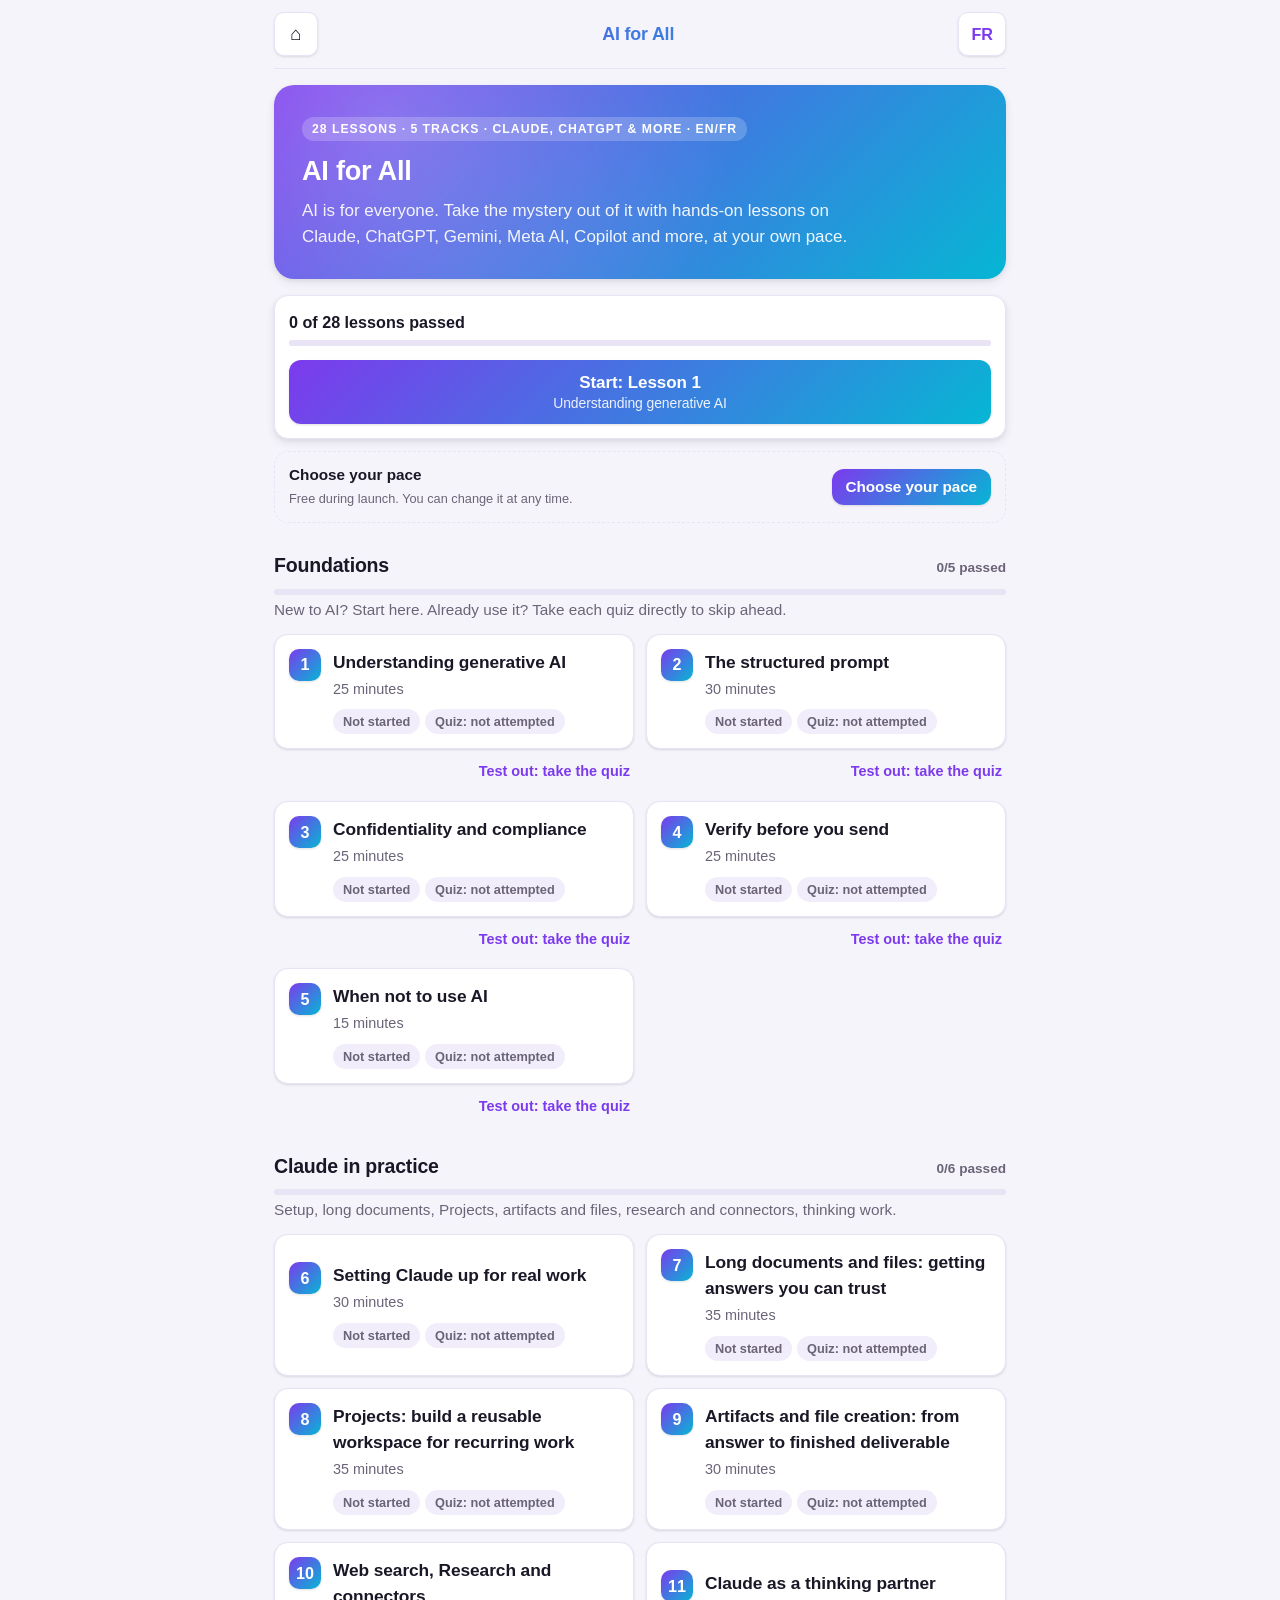
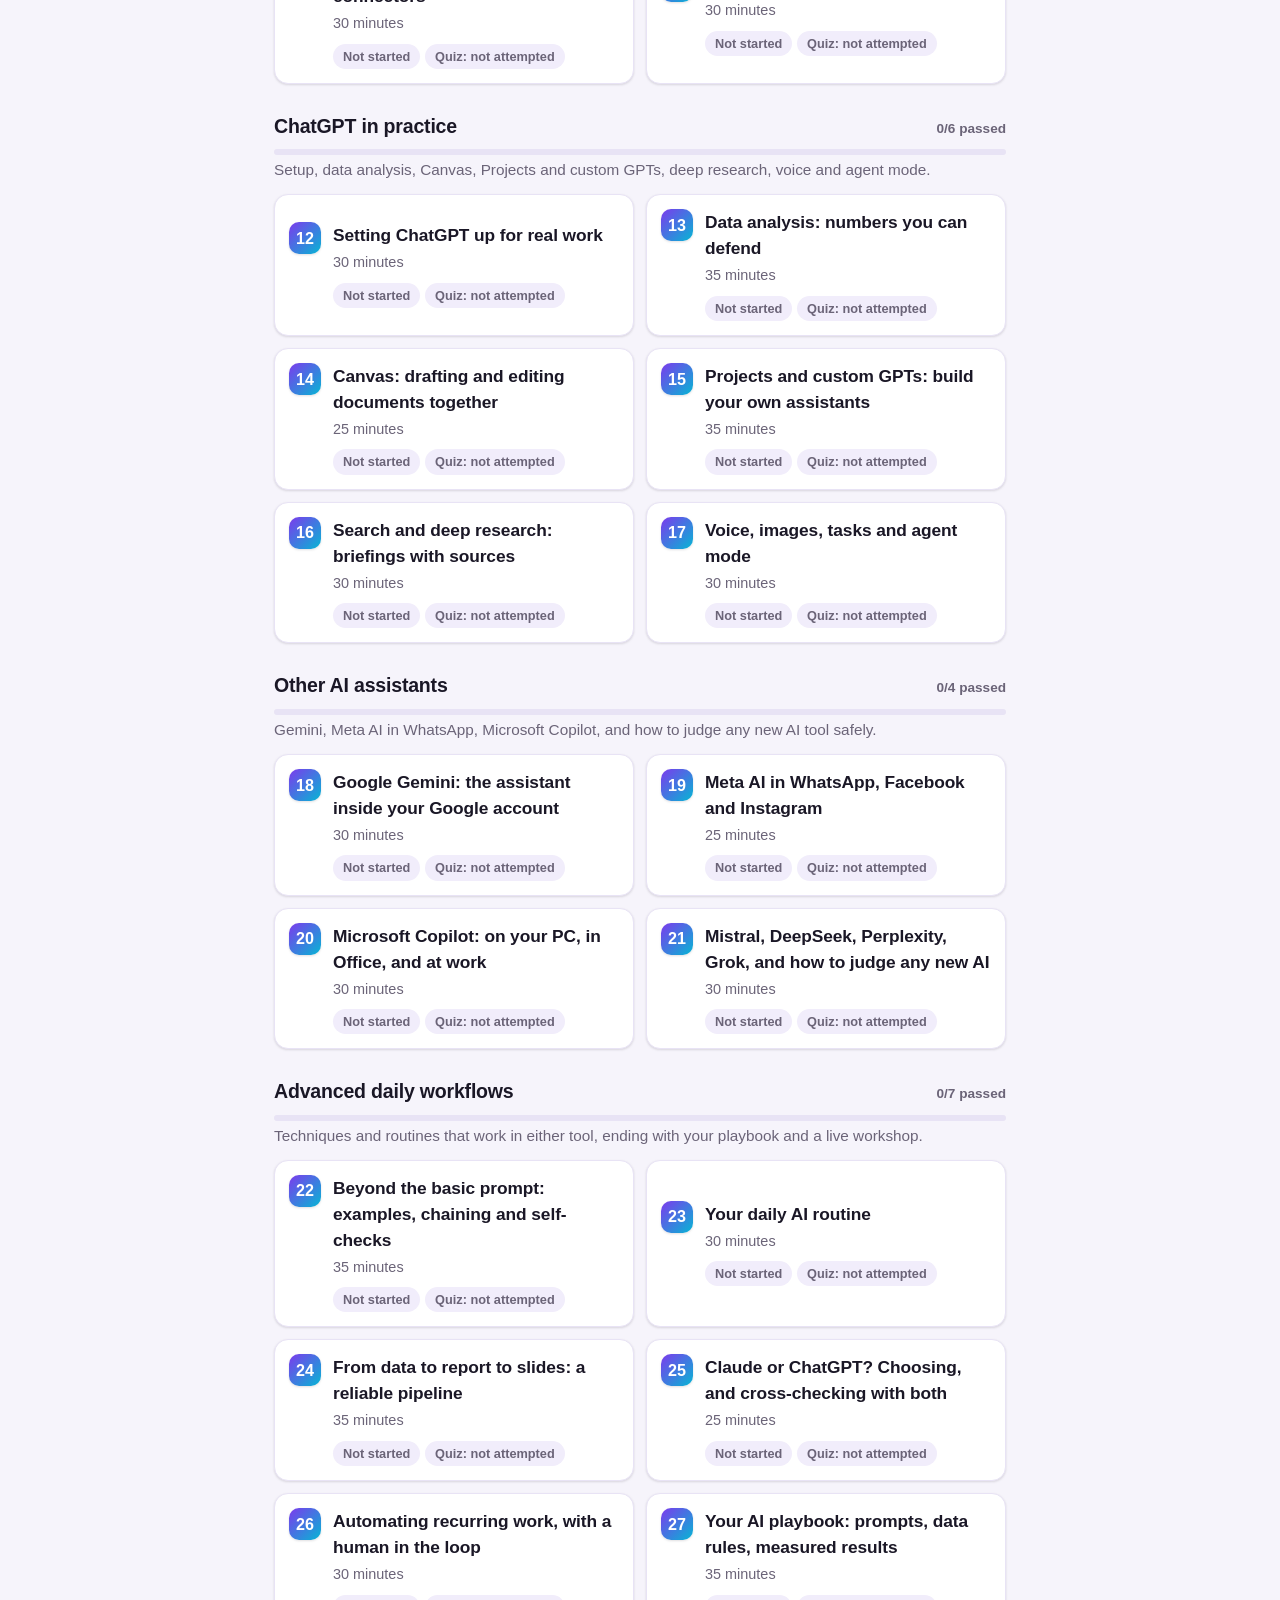
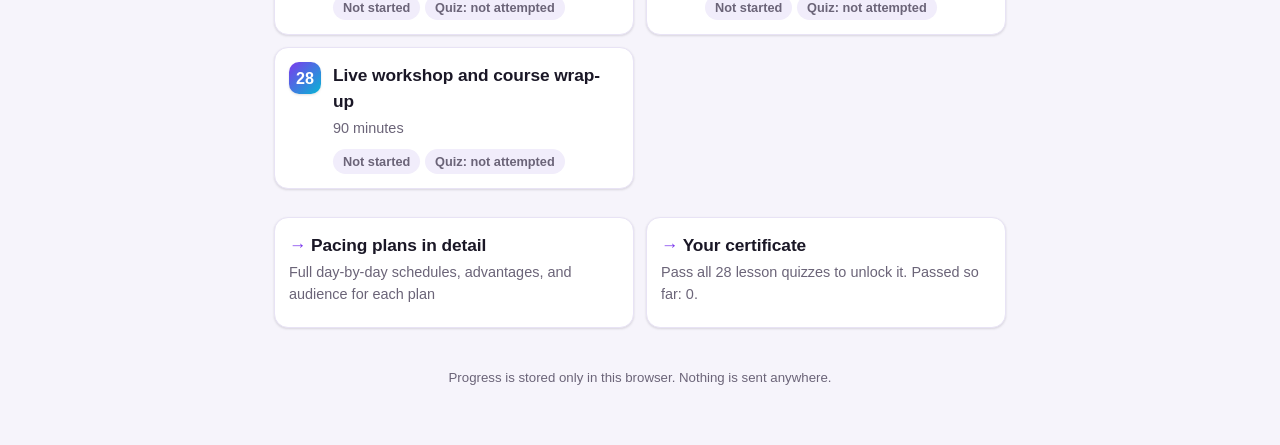
==== commit 10668688: "Add Other AI assistants track: Gemini, Meta AI, Copilot, and judging any new AI Four bilingual lesso" ====
--- a/site/index.html
+++ b/site/index.html
@@ -9,13 +9,13 @@
 <link rel="icon" href="../favicon.svg" type="image/svg+xml">
 <meta property="og:type" content="website">
 <meta property="og:title" content="AI for All / L'IA pour tous — AI is for everyone">
-<meta property="og:description" content="The time to run away from AI is over. 24 hands-on lessons in English and French that take the mystery out of AI. Free during launch.">
+<meta property="og:description" content="The time to run away from AI is over. 28 hands-on lessons in English and French on Claude, ChatGPT, Gemini, Meta AI, Copilot and more. Free during launch.">
 <meta property="og:url" content="https://bangkolo.github.io/ai-at-work-course/site/">
 <meta property="og:image" content="https://bangkolo.github.io/ai-at-work-course/og-image.png">
 <meta property="og:image:width" content="1200">
 <meta property="og:image:height" content="630">
 <meta name="twitter:card" content="summary_large_image">
-<link rel="stylesheet" href="style.css?v=3">
+<link rel="stylesheet" href="style.css?v=4">
 </head>
 <body>
 <header class="topbar">
@@ -30,9 +30,9 @@
   <p id="footerNote">Progress is stored only in this browser. Nothing is sent anywhere.</p>
 </footer>
 
-<script src="content-data.js?v=3" defer></script>
-<script src="quiz-data.js?v=3" defer></script>
-<script src="tracks-data.js?v=3" defer></script>
-<script src="app.js?v=3" defer></script>
+<script src="content-data.js?v=4" defer></script>
+<script src="quiz-data.js?v=4" defer></script>
+<script src="tracks-data.js?v=4" defer></script>
+<script src="app.js?v=4" defer></script>
 </body>
 </html>
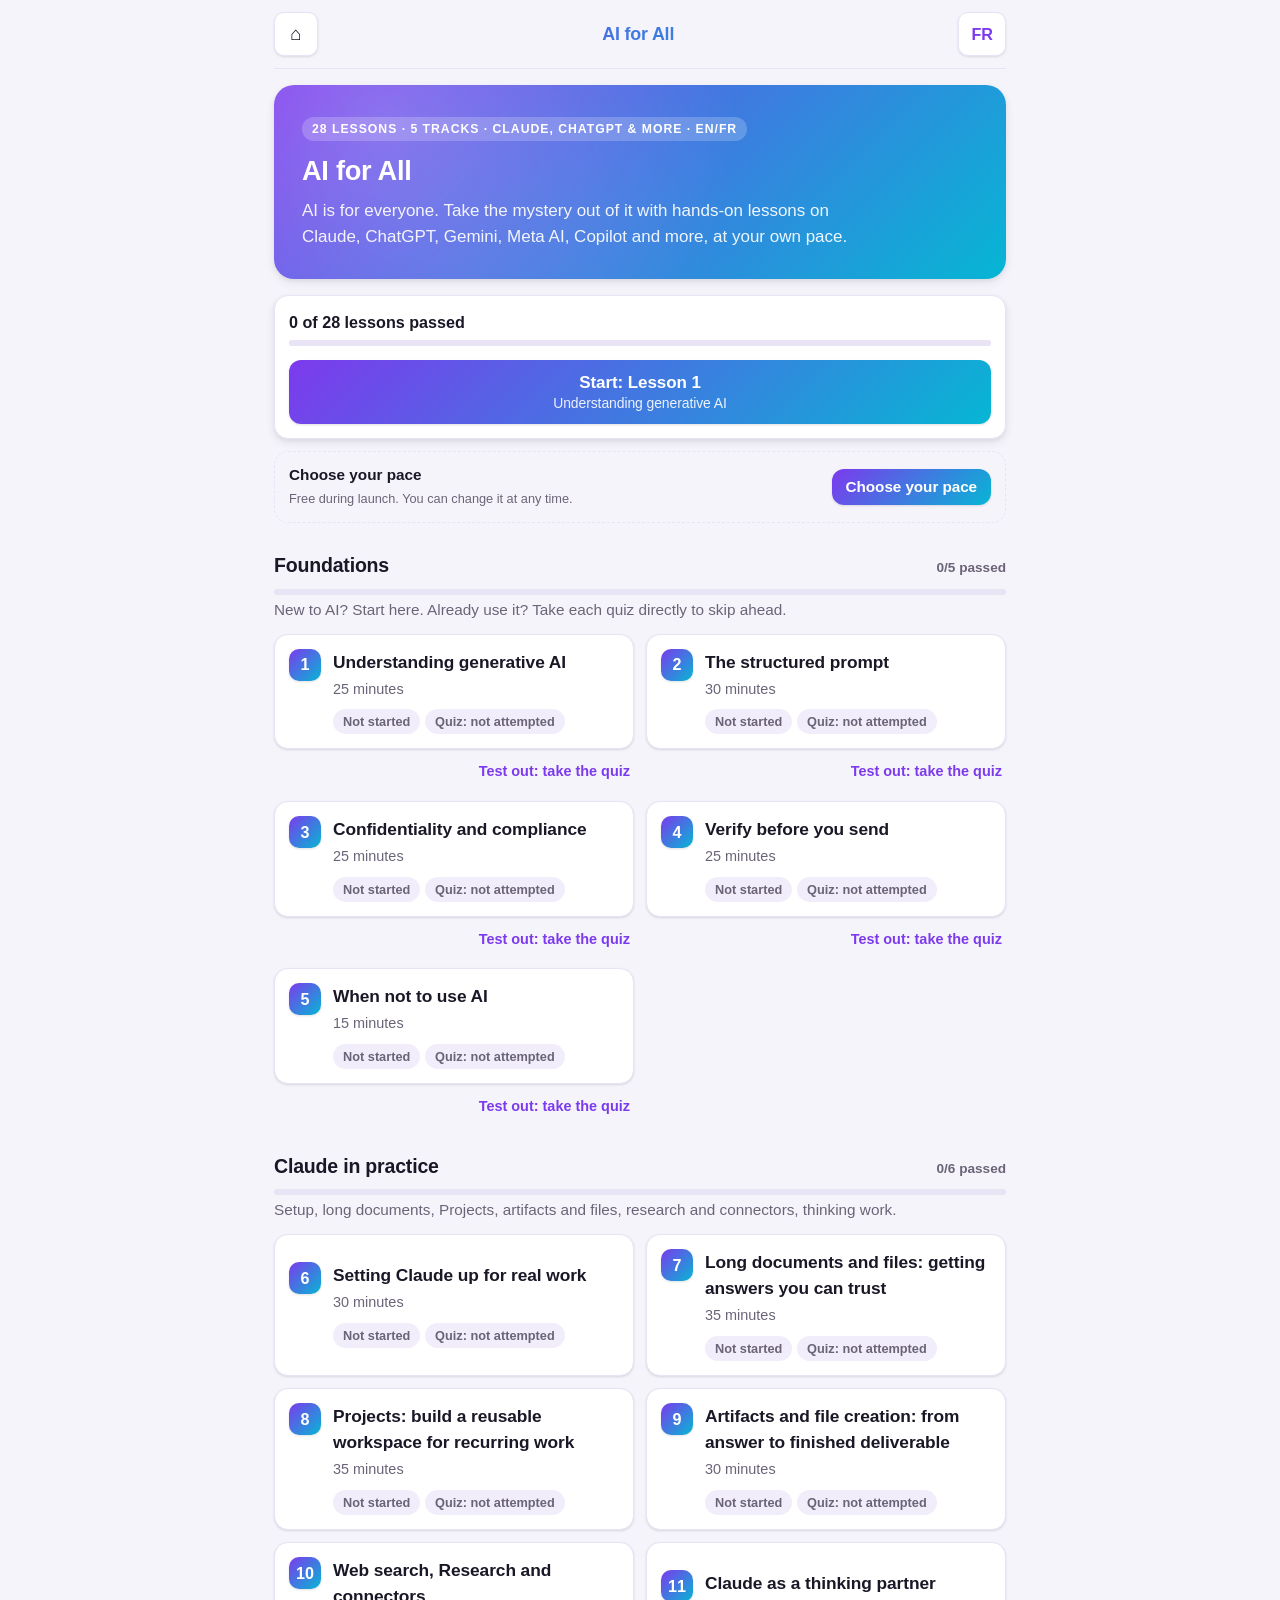
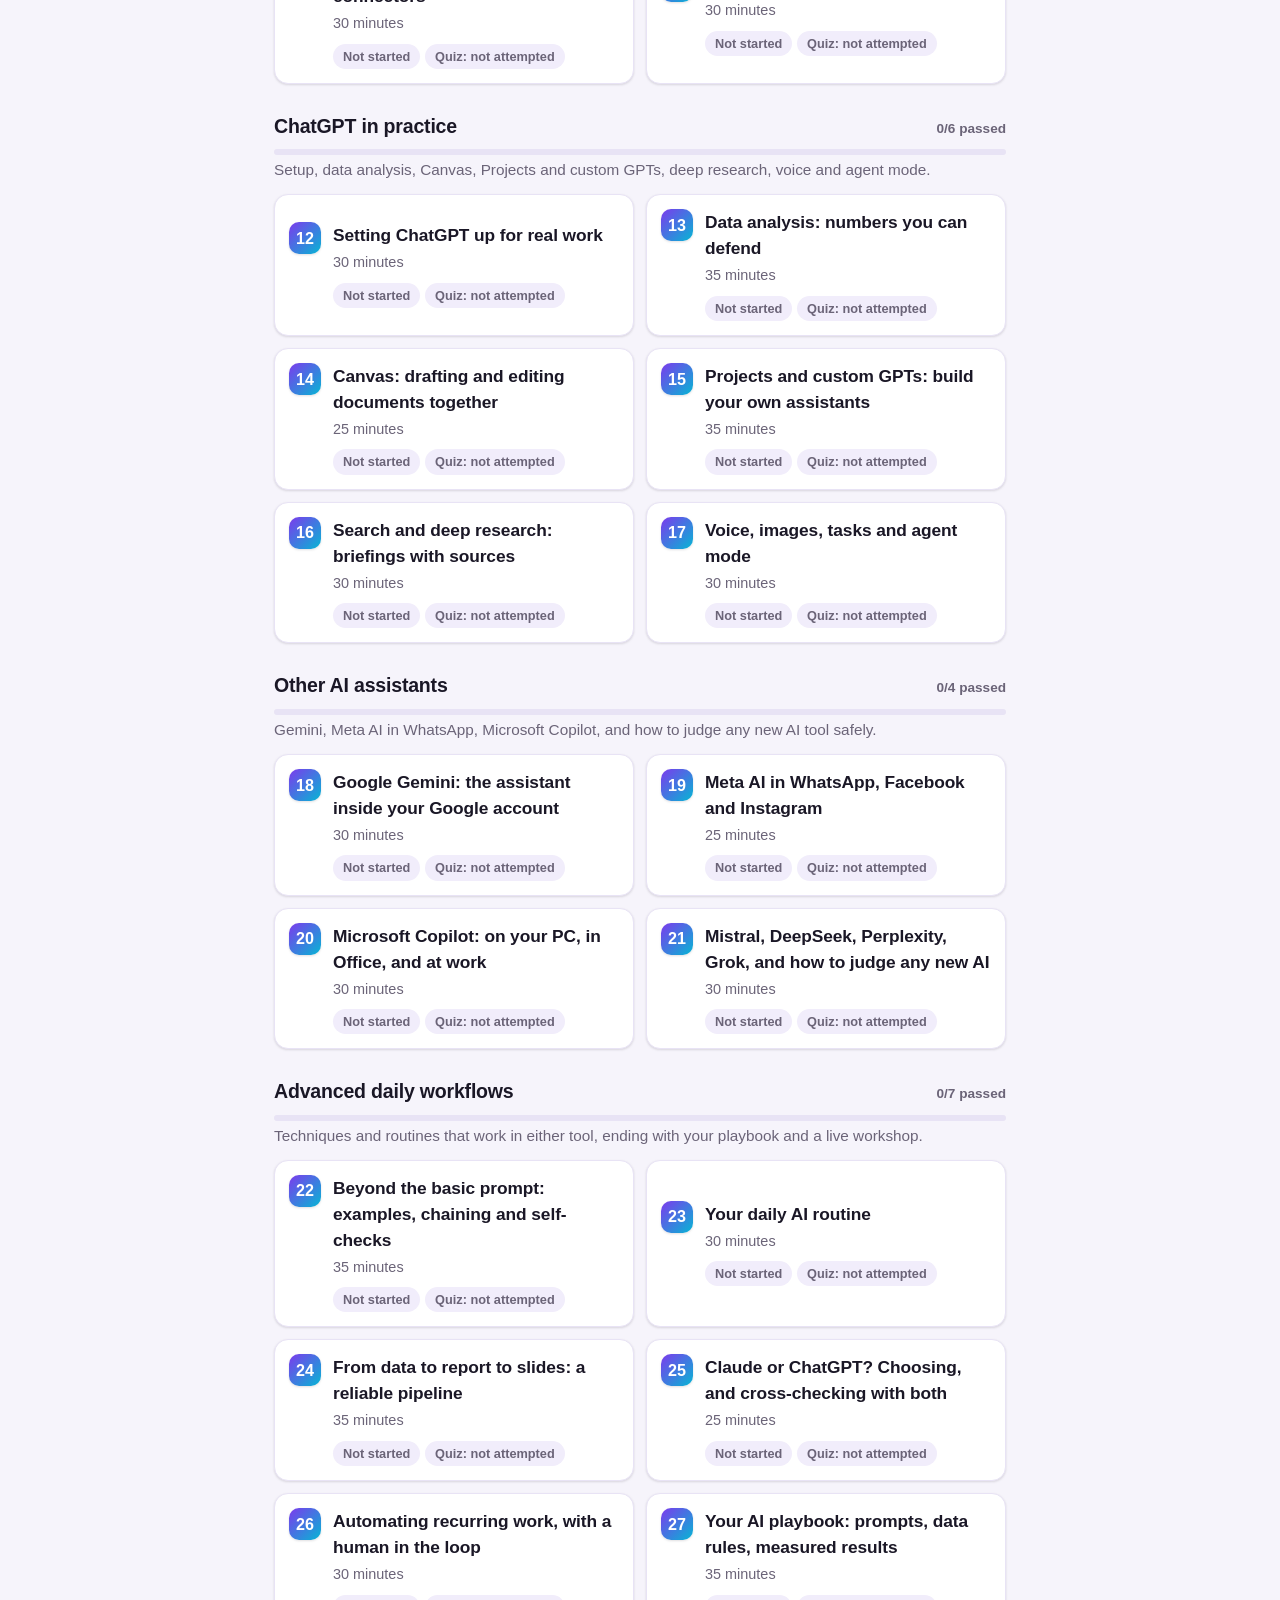
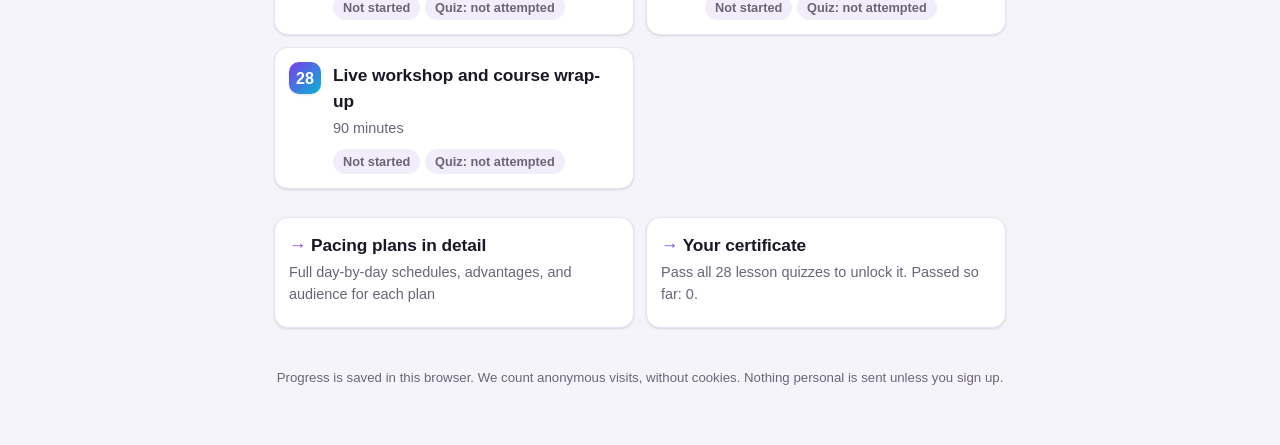
==== commit 2266c773: "Add anonymous visit counts (GoatCounter) and optional sign-up with progress GoatCounter (no cookies)" ====
--- a/site/index.html
+++ b/site/index.html
@@ -4,7 +4,7 @@
 <meta charset="utf-8">
 <meta name="viewport" content="width=device-width, initial-scale=1, viewport-fit=cover">
 <title>AI for All / L'IA pour tous</title>
-<meta name="description" content="A friendly, hands-on course that takes the mystery out of AI, for everyone. Learn to use Claude and ChatGPT with confidence, in English and French. Free during launch.">
+<meta name="description" content="A friendly, hands-on course that takes the mystery out of AI, for everyone. Learn to use Claude, ChatGPT, Gemini, Meta AI, Copilot and more with confidence, in English and French. Free during launch.">
 <meta name="theme-color" content="#7c3aed">
 <link rel="icon" href="../favicon.svg" type="image/svg+xml">
 <meta property="og:type" content="website">
@@ -15,7 +15,7 @@
 <meta property="og:image:width" content="1200">
 <meta property="og:image:height" content="630">
 <meta name="twitter:card" content="summary_large_image">
-<link rel="stylesheet" href="style.css?v=4">
+<link rel="stylesheet" href="style.css?v=5">
 </head>
 <body>
 <header class="topbar">
@@ -27,12 +27,13 @@
 <main id="app"></main>
 
 <footer class="footer">
-  <p id="footerNote">Progress is stored only in this browser. Nothing is sent anywhere.</p>
+  <p id="footerNote">Progress is saved in this browser. We count anonymous visits, without cookies. Nothing personal is sent unless you sign up.</p>
 </footer>
 
-<script src="content-data.js?v=4" defer></script>
-<script src="quiz-data.js?v=4" defer></script>
-<script src="tracks-data.js?v=4" defer></script>
-<script src="app.js?v=4" defer></script>
+<script src="config.js?v=5" defer></script>
+<script src="content-data.js?v=5" defer></script>
+<script src="quiz-data.js?v=5" defer></script>
+<script src="tracks-data.js?v=5" defer></script>
+<script src="app.js?v=5" defer></script>
 </body>
 </html>
--- a/site/style.css
+++ b/site/style.css
@@ -546,3 +546,20 @@
   .btn-row .btn, #backHomeBtn { max-width: none; }
   .unit-card:hover, .pace-card:hover, .option:not([disabled]):hover { border-color: var(--accent); }
 }
+
+/* ---------- optional sign-up ---------- */
+
+.signup-line { margin-top: 10px; }
+.consent {
+  display: flex;
+  gap: 10px;
+  align-items: flex-start;
+  margin: 6px 0 10px;
+  font-size: 0.85rem;
+  color: var(--muted);
+  cursor: pointer;
+}
+.consent input { flex: none; width: 22px; height: 22px; margin: 1px 0 0; accent-color: var(--accent); }
+.form-error { color: var(--danger); font-weight: 600; font-size: 0.9rem; margin: 6px 0 0; min-height: 1.2em; }
+.btn.secondary.danger { color: var(--danger); border-color: var(--danger); }
+#signupForm .question { display: block; margin: 10px 0 4px; font-weight: 600; font-size: 0.92rem; }
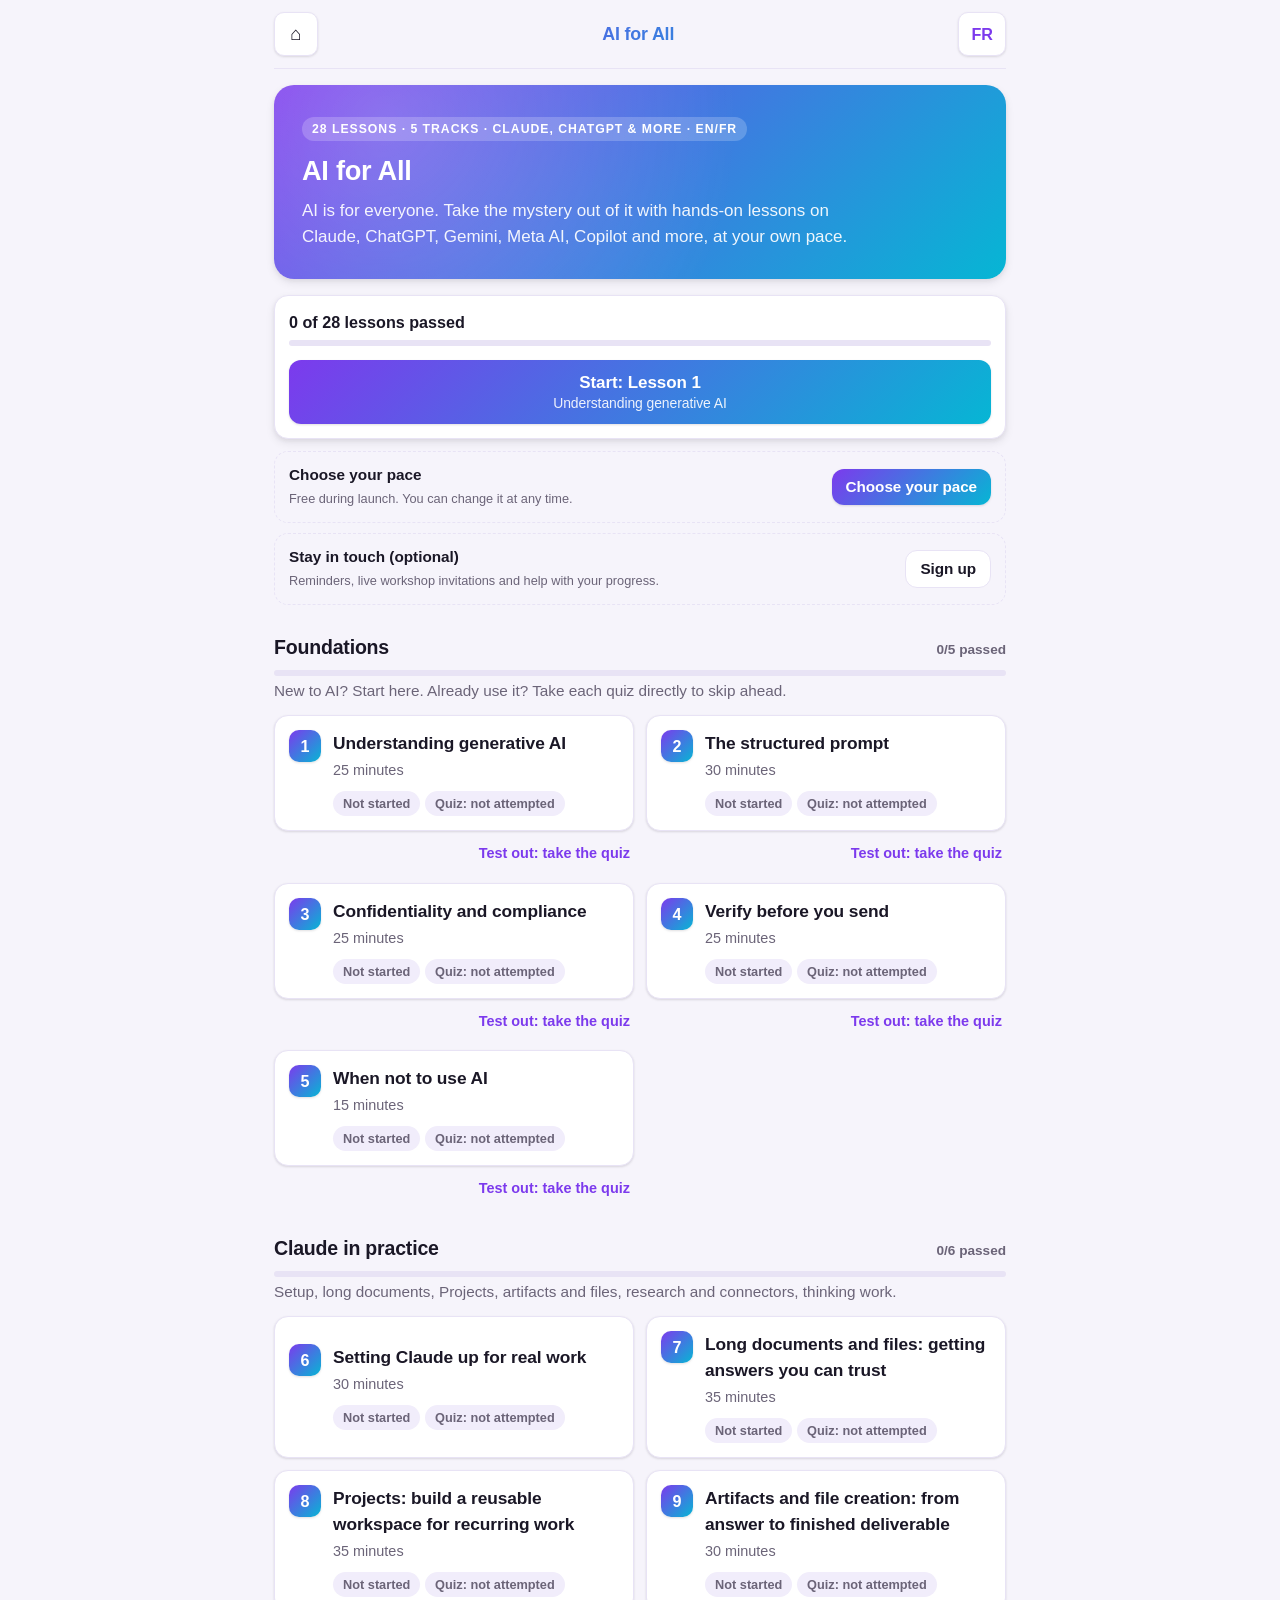
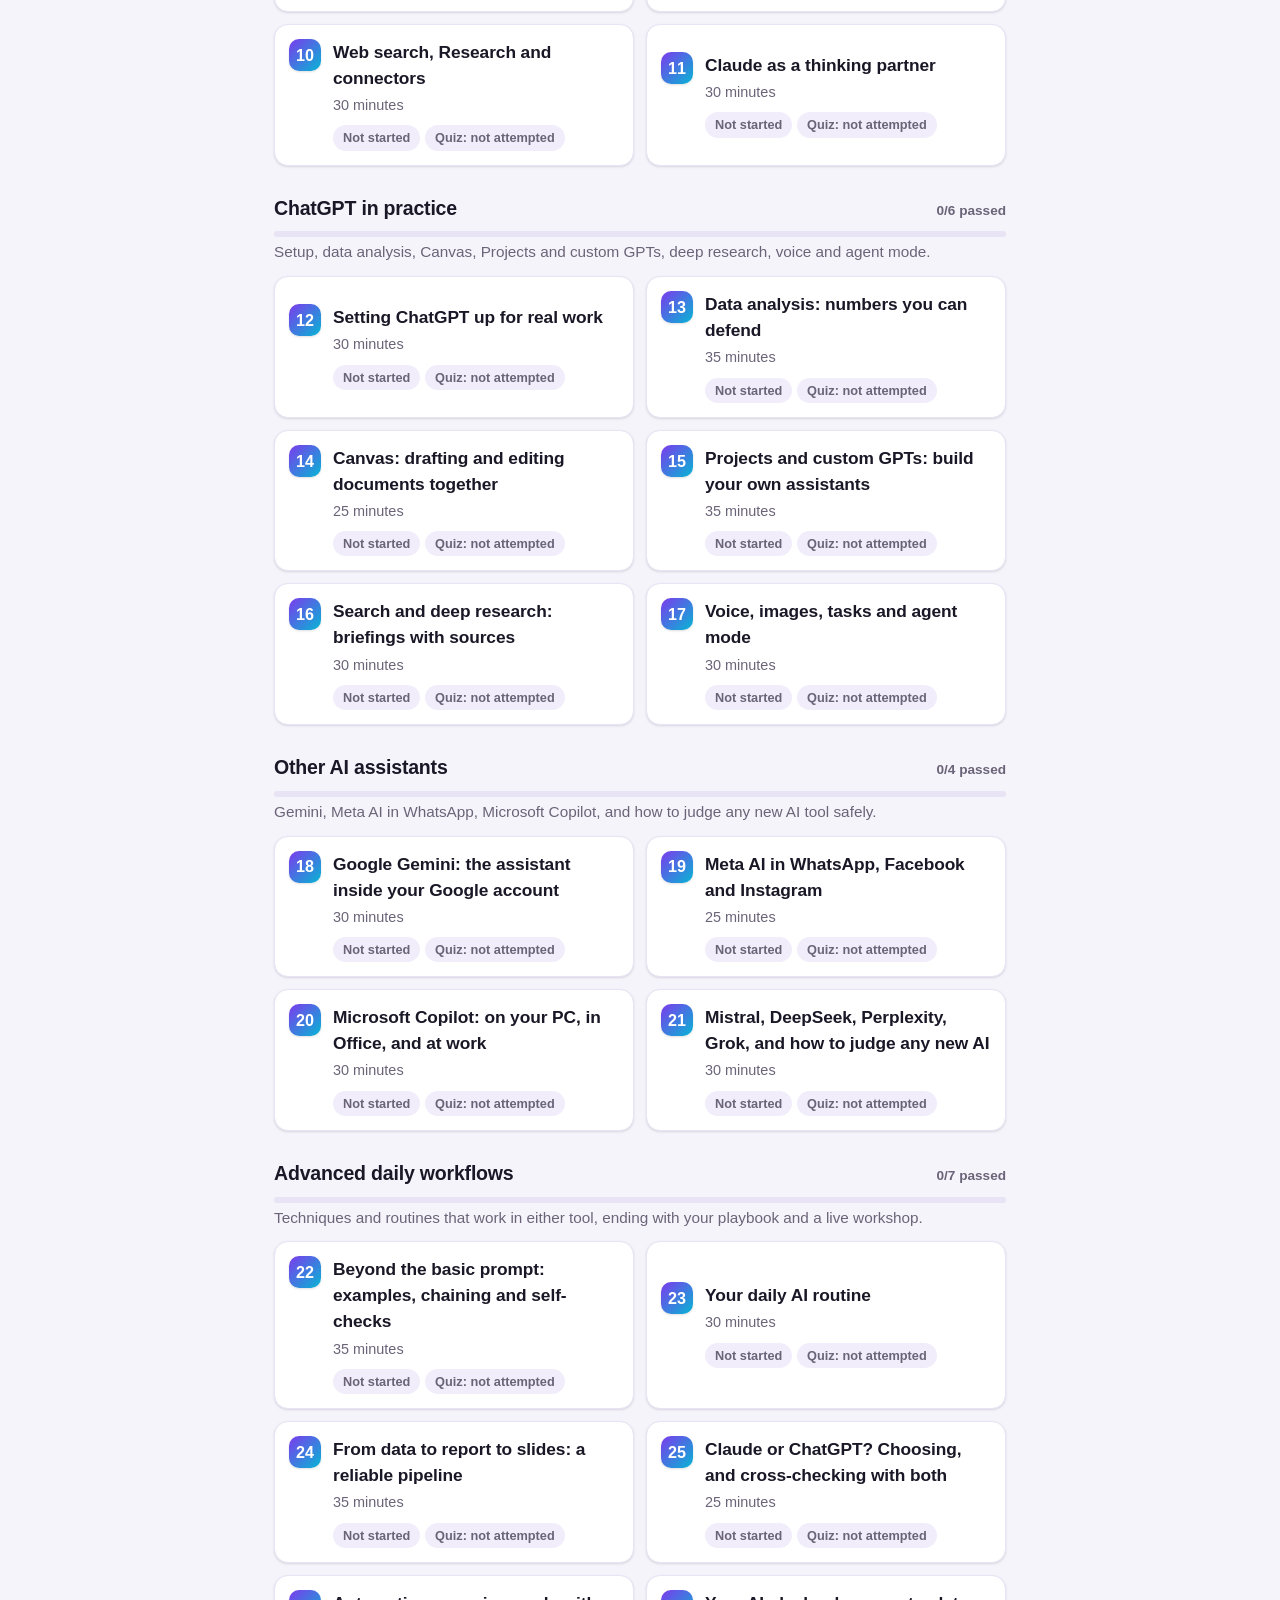
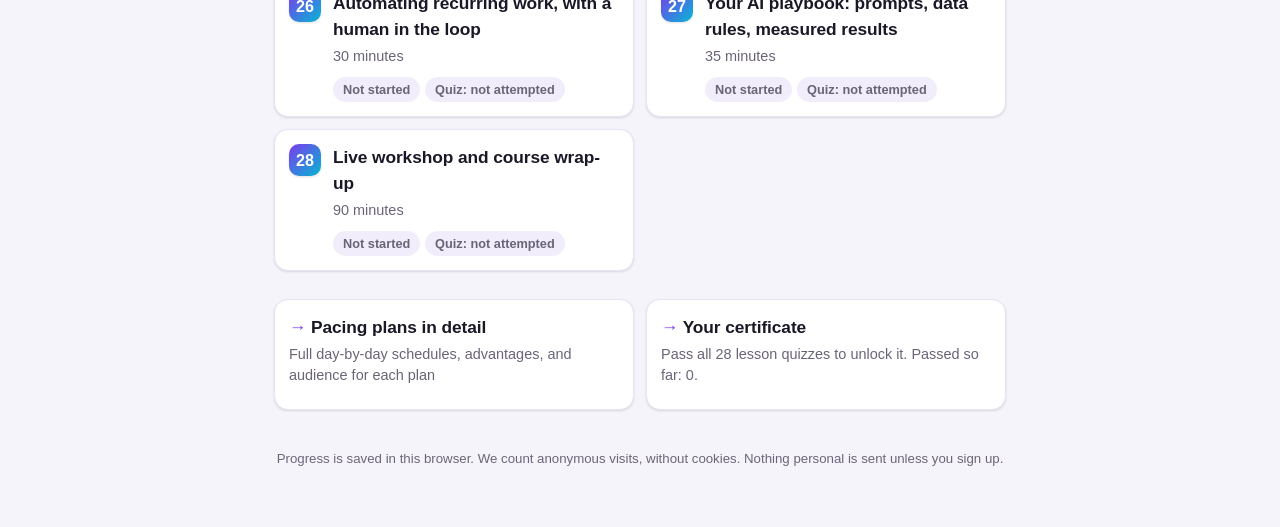
==== commit 3765a061: "Switch on optional sign-up (Google Sheet endpoint)" ====
--- a/site/index.html
+++ b/site/index.html
@@ -15,7 +15,7 @@
 <meta property="og:image:width" content="1200">
 <meta property="og:image:height" content="630">
 <meta name="twitter:card" content="summary_large_image">
-<link rel="stylesheet" href="style.css?v=5">
+<link rel="stylesheet" href="style.css?v=6">
 </head>
 <body>
 <header class="topbar">
@@ -30,10 +30,10 @@
   <p id="footerNote">Progress is saved in this browser. We count anonymous visits, without cookies. Nothing personal is sent unless you sign up.</p>
 </footer>
 
-<script src="config.js?v=5" defer></script>
-<script src="content-data.js?v=5" defer></script>
-<script src="quiz-data.js?v=5" defer></script>
-<script src="tracks-data.js?v=5" defer></script>
-<script src="app.js?v=5" defer></script>
+<script src="config.js?v=6" defer></script>
+<script src="content-data.js?v=6" defer></script>
+<script src="quiz-data.js?v=6" defer></script>
+<script src="tracks-data.js?v=6" defer></script>
+<script src="app.js?v=6" defer></script>
 </body>
 </html>
